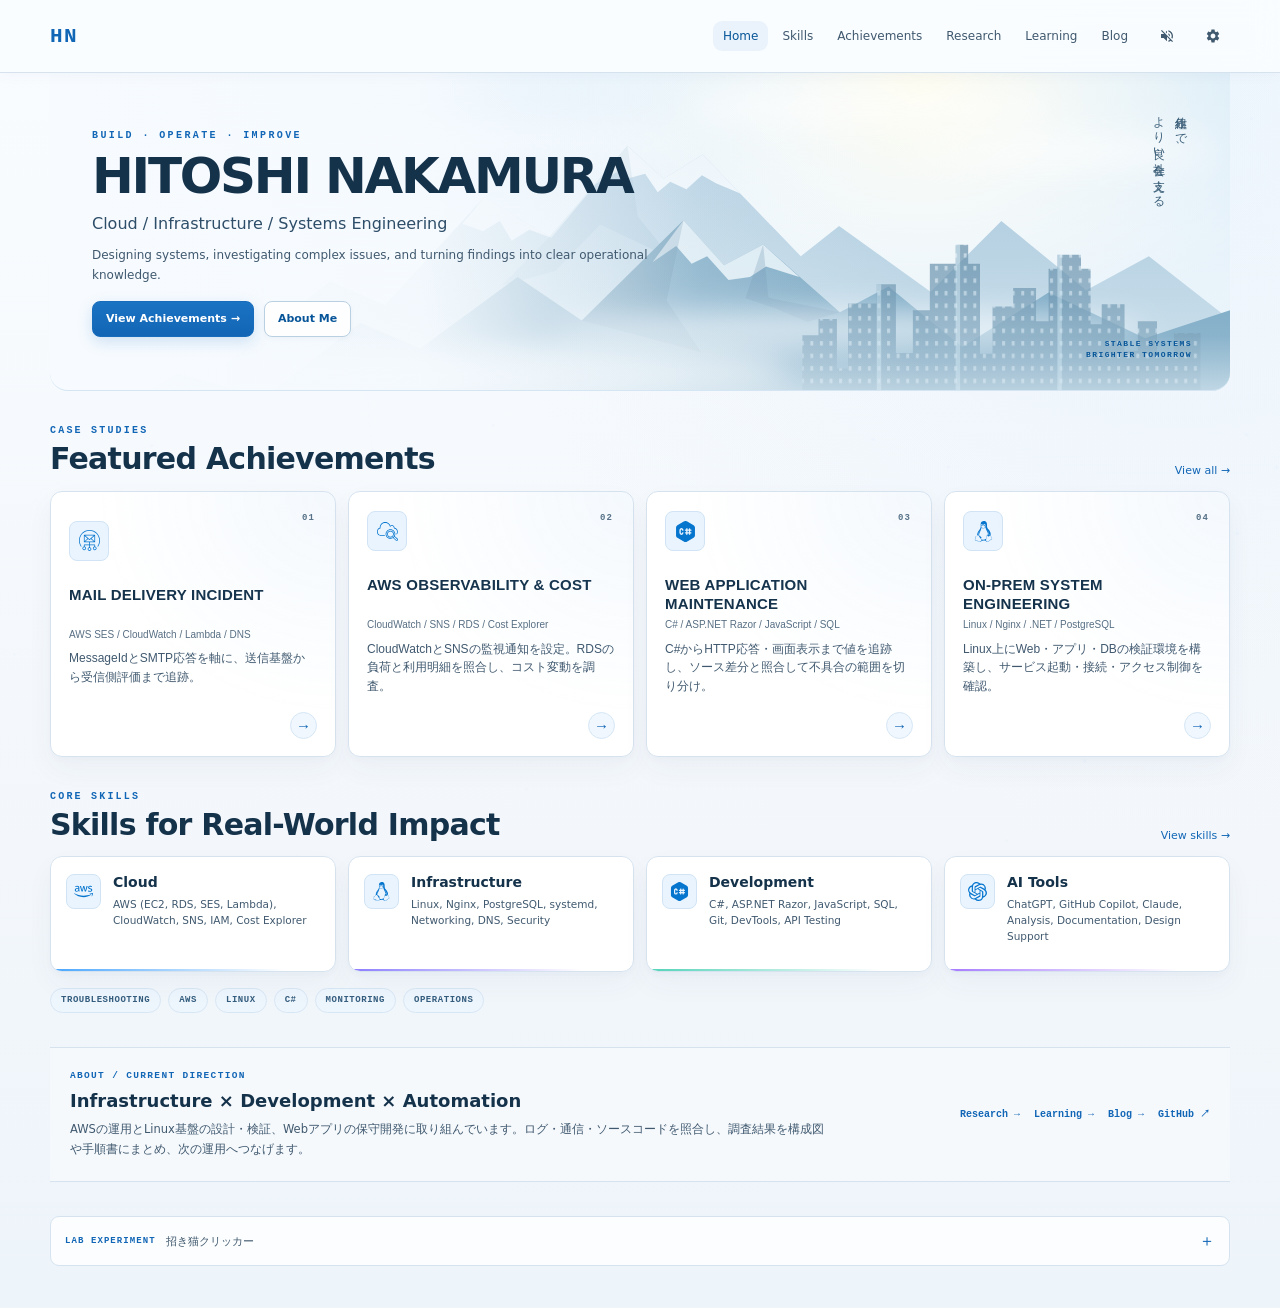
==== index.html @ d95c2e6c "Refresh portfolio with daylight theme and current engineering experience" ====
<!DOCTYPE html>
<html lang="ja" data-theme="light">
<head>
  <meta charset="UTF-8" />
  <meta name="viewport" content="width=device-width, initial-scale=1.0" />
  <title>Nakamura Portfolio</title>
  <script src="theme-init.js?v=20261122"></script>
  <link rel="stylesheet" href="style.css" />
  <link rel="stylesheet" href="portfolio-modern.css?v=20261122" />
</head>

<body class="showcase-page">
  <canvas id="bgNet"></canvas>

  <nav class="showcase-nav">
    <div class="showcase-nav-inner">
      <a class="showcase-brand" href="index.html">
        <span class="showcase-brand-mark">HN</span>
        <span class="showcase-brand-name">HITOSHI NAKAMURA</span>
      </a>
      <div class="nav-links" id="navLinks">
        <a href="index.html">Home</a>
        <a href="skills.html">Skills</a>
        <a href="achievements.html">Achievements</a>
        <a href="research.html">Research</a>
        <a href="learning.html">Learning</a>
        <a href="blog.html">Blog</a>
      </div>
      <button id="musicToggle" class="music-toggle" aria-label="BGMを再生"></button>
      <div id="ytPlayer"></div>
      <div class="settings-wrap">
        <button id="settingsToggle" class="music-toggle" aria-label="設定"><svg width="16" height="16" viewBox="0 0 24 24" fill="currentColor"><path d="M19.14,12.94c0.04-0.3,0.06-0.61,0.06-0.94c0-0.32-0.02-0.64-0.07-0.94l2.03-1.58c0.18-0.14,0.23-0.41,0.12-0.61l-1.92-3.32c-0.12-0.22-0.37-0.29-0.59-0.22l-2.39,0.96c-0.5-0.38-1.03-0.7-1.62-0.94L14.4,2.81c-0.04-0.24-0.24-0.41-0.48-0.41h-3.84c-0.24,0-0.43,0.17-0.47,0.41L9.25,5.35C8.66,5.59,8.12,5.92,7.63,6.29L5.24,5.33c-0.22-0.08-0.47,0-0.59,0.22L2.74,8.87C2.62,9.08,2.66,9.34,2.86,9.48l2.03,1.58C4.84,11.36,4.8,11.69,4.8,12s0.02,0.64,0.07,0.94l-2.03,1.58c-0.18,0.14-0.23,0.41-0.12,0.61l1.92,3.32c0.12,0.22,0.37,0.29,0.59,0.22l2.39-0.96c0.5,0.38,1.03,0.7,1.62,0.94l0.36,2.54c0.05,0.24,0.24,0.41,0.48,0.41h3.84c0.24,0,0.44-0.17,0.47-0.41l0.36-2.54c0.59-0.24,1.13-0.56,1.62-0.94l2.39,0.96c0.22,0.08,0.47,0,0.59-0.22l1.92-3.32c0.12-0.22,0.07-0.47-0.12-0.61L19.14,12.94z M12,15.6c-1.98,0-3.6-1.62-3.6-3.6s1.62-3.6,3.6-3.6s3.6,1.62,3.6,3.6S13.98,15.6,12,15.6z"/></svg></button>
        <div id="settingsPanel" class="settings-panel" hidden>
          <label class="settings-label">再生中の曲</label>
          <div id="trackName" class="settings-track">-</div>
          <div class="seek-wrap">
            <input type="range" id="seekBar" min="0" max="100" value="0" step="0.1" class="settings-slider" />
            <div class="seek-time"><span id="seekCurrent">0:00</span> / <span id="seekDuration">0:00</span></div>
          </div>
          <select id="trackSelect" class="settings-select">
            <option value="BkOr0QOOrkc">flying</option>
            <option value="S1jkbpwSXx4">星屑パレット</option>
            <option value="b31_QQru7GA">STARGAZER 〜星の扉</option>
            <option value="chcdoLOttn0">輪廻の翼</option>
            <option value="T3e66zFlj6I">UNLEASH</option>
            <option value="dZEvngILv6U">Horizon Prayer</option>
            <option value="NpRK0N2_F1s">硝子の少年</option>
            <option value="HFoYfRFNt1g">邂逅</option>
            <option value="K_MBiBGenuw">終焉クライシス</option>
            <option value="Ny5j6ehkKZY">0時17分、星咲く夜に。</option>
            <option value="hBSaA6JfGDo">雪、無音、窓辺にて。</option>
          </select>
          <label class="settings-label">BGM音量</label>
          <input type="range" id="volumeSlider" min="0" max="100" value="50" class="settings-slider" />
          <label class="settings-label">テーマ</label>
          <div class="theme-switch">
            <button type="button" class="theme-btn" data-theme="dark">ダーク</button>
            <button type="button" class="theme-btn" data-theme="light">ライト</button>
          </div>
        </div>
      </div>
      <button id="navHamburger" class="nav-hamburger" aria-label="メニュー"><svg width="20" height="20" viewBox="0 0 24 24" fill="currentColor"><path d="M3 6h18v2H3zM3 11h18v2H3zM3 16h18v2H3z"/></svg></button>
    </div>
  </nav>

  <main id="appMain">
    <div class="showcase-wrap">
      <section class="showcase-hero home-showcase-hero">
        <div class="showcase-hero-content">
          <p class="showcase-eyebrow">BUILD · OPERATE · IMPROVE</p>
          <h1 class="showcase-title">HITOSHI NAKAMURA</h1>
          <p class="showcase-role">Cloud / Infrastructure / Systems Engineering</p>
          <p class="showcase-copy">Designing systems, investigating complex issues, and turning findings into clear operational knowledge.</p>
          <div class="showcase-actions">
            <a class="showcase-btn primary" href="achievements.html">View Achievements →</a>
            <a class="showcase-btn" href="#about">About Me</a>
          </div>
        </div>
        <div class="hero-motto" aria-hidden="true">
          <span>仕組みで、<br />より良い社会を支える</span>
          <small>STABLE SYSTEMS<br />BRIGHTER TOMORROW</small>
        </div>
      </section>

      <section class="showcase-section">
        <div class="showcase-section-head">
          <div><p class="showcase-section-kicker">CASE STUDIES</p><h2 class="showcase-section-title">Featured Achievements</h2></div>
          <a class="showcase-section-link" href="achievements.html">View all →</a>
        </div>
        <div class="feature-grid">
          <button class="feature-card" type="button" data-title="MAIL DELIVERY INCIDENT" data-cat="AWS SES / CloudWatch / Lambda / DNS / SMTP" data-detail="メール遅延障害を、SESイベント、Lambdaログ、CloudWatch、MessageId、SMTP応答、SPF / DKIM / DMARC、VDM、Proofpoint、SNDS等の複数観測点から切り分け。送信側環境と受信側評価を分離して確認し、Microsoft・AWS双方への技術照会とエスカレーションを実施。Microsoft側の制限解除まで追跡し、配送遅延の原因範囲を絞り込んだ。">
            <span class="feature-icon"><img src="icons/amazonses.svg" alt="" /></span>
            <span class="feature-card-body"><span class="feature-index">01</span><h3>MAIL DELIVERY INCIDENT</h3><p class="feature-stack">AWS SES / CloudWatch / Lambda / DNS</p><p class="feature-summary">MessageIdとSMTP応答を軸に、送信基盤から受信側評価まで追跡。</p></span>
            <span class="feature-arrow">→</span>
          </button>
          <button class="feature-card" type="button" data-title="AWS OBSERVABILITY &amp; COST" data-cat="CloudWatch / SNS / Amazon RDS / Cost Explorer" data-detail="CloudWatchとSNSを用いた監視・通知設定に対応。メトリクス、アラーム条件、通知経路を整理し、運用上の確認点を記録した。RDSの負荷やCPUクレジットとCost Explorerの利用明細も突き合わせ、コスト増加や請求差異を調査。監視設定と費用分析の両面から環境の状態を確認した。">
            <span class="feature-icon"><img src="icons/amazoncloudwatch.svg" alt="" /></span>
            <span class="feature-card-body"><span class="feature-index">02</span><h3>AWS OBSERVABILITY &amp; COST</h3><p class="feature-stack">CloudWatch / SNS / RDS / Cost Explorer</p><p class="feature-summary">CloudWatchとSNSの監視通知を設定。RDSの負荷と利用明細を照合し、コスト変動を調査。</p></span>
            <span class="feature-arrow">→</span>
          </button>
          <button class="feature-card" type="button" data-title="WEB APPLICATION MAINTENANCE" data-cat="C# / ASP.NET Razor / JavaScript / SQL / DevTools" data-detail="C# / ASP.NET Razor / JavaScript / SQLを横断し、既存Webアプリの表示・入力・接続に関する不具合を調査。HTTP応答、DOM、変数、ソース差分を照合し、処理のどの段階で差が生じるかを追跡した。Visual Studioでの発行資材作成や配置対象の確認、修正後の再確認にも対応。">
            <span class="feature-icon"><img src="icons/csharp.svg" alt="" /></span>
            <span class="feature-card-body"><span class="feature-index">03</span><h3>WEB APPLICATION MAINTENANCE</h3><p class="feature-stack">C# / ASP.NET Razor / JavaScript / SQL</p><p class="feature-summary">C#からHTTP応答・画面表示まで値を追跡し、ソース差分と照合して不具合の範囲を切り分け。</p></span>
            <span class="feature-arrow">→</span>
          </button>
          <button class="feature-card" type="button" data-title="ON-PREM SYSTEM ENGINEERING" data-cat="Linux / Nginx / .NET / PostgreSQL / systemd / SELinux" data-detail="Linux上にWeb・アプリ・DBの検証環境を設計・構築。Nginx、.NET、PostgreSQLを組み合わせ、systemdのサービス管理やSELinuxの制御を含めて起動・接続を確認した。通信経路、サービス設定、ログを照合しながら問題を切り分け、構成と作業手順を整理。運用に向けた確認事項を継続して管理している。">
            <span class="feature-icon"><img src="icons/linux.svg" alt="" /></span>
            <span class="feature-card-body"><span class="feature-index">04</span><h3>ON-PREM SYSTEM ENGINEERING</h3><p class="feature-stack">Linux / Nginx / .NET / PostgreSQL</p><p class="feature-summary">Linux上にWeb・アプリ・DBの検証環境を構築し、サービス起動・接続・アクセス制御を確認。</p></span>
            <span class="feature-arrow">→</span>
          </button>
        </div>
      </section>

      <section class="showcase-section">
        <div class="showcase-section-head">
          <div><p class="showcase-section-kicker">CORE SKILLS</p><h2 class="showcase-section-title">Skills for Real-World Impact</h2></div>
          <a class="showcase-section-link" href="skills.html">View skills →</a>
        </div>
        <div class="home-core-grid">
          <a class="home-core-card" href="skills.html" style="--core-accent:#49a6ff">
            <span class="core-icon"><img src="icons/amazonaws.svg" alt="" /></span>
            <div><h3>Cloud</h3><p>AWS (EC2, RDS, SES, Lambda), CloudWatch, SNS, IAM, Cost Explorer</p></div>
          </a>
          <a class="home-core-card" href="skills.html" style="--core-accent:#8b7cff">
            <span class="core-icon"><img src="icons/linux.svg" alt="" /></span>
            <div><h3>Infrastructure</h3><p>Linux, Nginx, PostgreSQL, systemd, Networking, DNS, Security</p></div>
          </a>
          <a class="home-core-card" href="skills.html" style="--core-accent:#52d3b8">
            <span class="core-icon"><img src="icons/csharp.svg" alt="" /></span>
            <div><h3>Development</h3><p>C#, ASP.NET Razor, JavaScript, SQL, Git, DevTools, API Testing</p></div>
          </a>
          <a class="home-core-card" href="skills.html" style="--core-accent:#a679ff">
            <span class="core-icon"><img src="icons/openai.svg" alt="" /></span>
            <div><h3>AI Tools</h3><p>ChatGPT, GitHub Copilot, Claude, Analysis, Documentation, Design Support</p></div>
          </a>
        </div>
        <div class="skill-tags home-skill-tags">
          <span class="skill-tag">TROUBLESHOOTING</span><span class="skill-tag">AWS</span><span class="skill-tag">LINUX</span><span class="skill-tag">C#</span><span class="skill-tag">MONITORING</span><span class="skill-tag">OPERATIONS</span>
        </div>
      </section>

      <section class="showcase-section" id="about">
        <div class="showcase-about-strip">
          <div>
            <p class="showcase-card-label">ABOUT / CURRENT DIRECTION</p>
            <h2>Infrastructure × Development × Automation</h2>
            <p>AWSの運用とLinux基盤の設計・検証、Webアプリの保守開発に取り組んでいます。ログ・通信・ソースコードを照合し、調査結果を構成図や手順書にまとめ、次の運用へつなげます。</p>
          </div>
          <div class="about-links"><a href="research.html">Research →</a><a href="learning.html">Learning →</a><a href="blog.html">Blog →</a><a href="https://github.com/hitoshinakamura0098-spec" target="_blank" rel="noopener noreferrer">GitHub ↗</a></div>
        </div>
      </section>

      <section class="showcase-section showcase-last-section lab-fold">
        <details>
          <summary><span>LAB EXPERIMENT</span> 招き猫クリッカー <b>＋</b></summary>
          <div class="showcase-clicker-card">
            <button id="manekiCat" class="maneki-cat" aria-label="招き猫をクリック"><img src="maneki-cat.png" alt="招き猫" width="160" height="160" /></button>
            <div class="clicker-info">
              <p class="showcase-card-label">MANEKI-NEKO ALGORITHM</p>
              <div class="clicker-count"><span id="manekiCount">0</span> 回</div>
              <div class="clicker-message" id="manekiMessage">クリックして運気を呼び込もう</div>
              <div class="clicker-appeal">
                <button id="manekiAppealToggle" class="appeal-link">申請 / 異議申し立て</button>
                <div id="manekiAppealChoices" class="appeal-choices" hidden>
                  <button class="appeal-btn" data-action="set5000">カウントを5000回にしたい</button>
                  <button class="appeal-btn" data-action="clear">カウントをクリアにする</button>
                </div>
                <div id="manekiAppealResult" class="appeal-result"></div>
              </div>
            </div>
          </div>
        </details>
      </section>
    </div>
    <div class="modal-overlay" id="detailModal">
      <div class="modal-box">
        <button class="modal-close" id="detailModalClose" aria-label="閉じる">✕</button>
        <span class="modal-cat" id="detailModalCat"></span>
        <h3 id="detailModalName"></h3>
        <p id="detailModalDesc"></p>
      </div>
    </div>
    <script>
    (function(){
      const overlay=document.getElementById('detailModal');
      const name=document.getElementById('detailModalName');
      const cat=document.getElementById('detailModalCat');
      const desc=document.getElementById('detailModalDesc');
      if(!overlay)return;
      function open(el){name.textContent=el.dataset.title||'';cat.textContent=el.dataset.cat||'';desc.textContent=el.dataset.detail||'';overlay.classList.add('open');}
      function close(){overlay.classList.remove('open');}
      document.querySelectorAll('.feature-card,.core-detail,.secondary-card').forEach(el=>el.addEventListener('click',()=>open(el)));
      document.getElementById('detailModalClose').addEventListener('click',close);
      overlay.addEventListener('click',e=>{if(e.target===overlay)close();});
      document.addEventListener('keydown',e=>{if(e.key==='Escape')close();});
    })();
    </script>
    <script src="clicker.js"></script>
  </main>

  <script src="particles.js"></script>
  <script src="https://www.youtube.com/iframe_api"></script>
  <script src="music.js"></script>
  <script src="settings.js?v=20261122"></script>
  <script src="nav.js"></script>
  <script src="router.js?v=20261122"></script>
</body>
</html>
---- style.css ----
:root{
  --bg-top: #eef2f9;
  --bg-bottom: #dde5f0;
  --text-main: #1f2530;
  --text-sub: #4b5568;
  --card-bg: rgba(255,255,255,0.72);
  --card-border: rgba(31,37,48,0.08);
  --nav-bg: rgba(255,255,255,0.85);
  --accent: #2f6fed;
  --overlay-opacity: 0.38;

  --c-cloud: #2f6fed;
  --c-infra: #16a34a;
  --c-dev: #7c3aed;
  --c-ai: #ea580c;
  --c-learn: #0891b2;
  --c-aieng: #4338ca;
  --c-research: #db2777;
}

:root[data-theme="light"]{
  --overlay-opacity: 0.15;
}

:root[data-theme="dark"]{
  --overlay-opacity: 0.6;
}

*{ box-sizing: border-box; }

body{
  position: relative;
  margin:0;
  min-height: 100vh;
  color: var(--text-main);
  font-family: system-ui, -apple-system, "Segoe UI", Roboto, "Noto Sans JP", sans-serif;
}

body::before{
  content: "";
  position: fixed;
  top: -20px;
  left: -20px;
  right: -20px;
  height: calc(100vh + 40px);
  height: calc(100svh + 40px);
  background-image: url("hero-bg.jpg");
  background-size: cover;
  background-position: center 20%;
  filter: blur(1.5px);
  transform: scale(1.02);
  z-index: -2;
}

body::after{
  content: "";
  position: fixed;
  top: 0;
  left: 0;
  right: 0;
  height: 100vh;
  height: 100svh;
  background: rgba(8,11,20,var(--overlay-opacity));
  z-index: -1;
  transition: background 0.25s ease;
}

#bgNet{
  position: fixed;
  top: 0;
  left: 0;
  right: 0;
  height: 100vh;
  height: 100svh;
  z-index: 0;
  pointer-events: none;
}

.container{
  position: relative;
  z-index: 1;
  width: min(1100px, 94vw);
  padding: 20px 18px 60px;
  margin: 0 auto;
}

/* Nav */
.site-nav{
  position: sticky;
  top: 0;
  z-index: 10;
  background: var(--nav-bg);
  backdrop-filter: blur(8px);
  border-bottom: 1px solid var(--card-border);
}

.site-nav .nav-inner{
  width: min(1100px, 94vw);
  margin: 0 auto;
  padding: 14px 18px;
  display: flex;
  flex-wrap: wrap;
  gap: 6px 18px;
  align-items: center;
}

.site-nav .brand{
  font-weight: 700;
  letter-spacing: 1px;
  margin-right: auto;
  color: var(--text-main);
  text-decoration: none;
  display: inline-flex;
  align-items: center;
  gap: 5px;
}

.brand-icon{
  width: 22px;
  height: 22px;
  object-fit: contain;
}

.nav-links{
  display: flex;
  flex-wrap: wrap;
  align-items: center;
  gap: 6px 18px;
}

.nav-hamburger{
  display: none;
  background: none;
  border: none;
  padding: 6px;
  border-radius: 8px;
  cursor: pointer;
  color: var(--text-sub);
}

.nav-hamburger:hover{
  background: rgba(47,111,237,0.08);
  color: var(--accent);
}

@media (max-width: 720px){
  .nav-hamburger{ display: inline-flex; }

  .nav-links{
    display: none;
    width: 100%;
    flex-direction: column;
    align-items: flex-start;
    gap: 2px;
    order: 10;
    margin-top: 8px;
  }

  .nav-links.open{ display: flex; }

  .nav-links a{ width: 100%; padding: 10px 10px; }
}

.site-nav a{
  color: var(--text-sub);
  text-decoration: none;
  font-size: 14px;
  padding: 6px 10px;
  border-radius: 8px;
}

.site-nav a:hover{
  background: rgba(47,111,237,0.08);
  color: var(--accent);
}

.site-nav a.active{
  color: var(--accent);
  font-weight: 600;
  background: rgba(47,111,237,0.10);
}

/* Hero */
.hero{
  position: relative;
  z-index: 1;
  min-height: 0;
  display: flex;
  align-items: center;
  color: #f4f6fb;
}

.hero .hero-inner{
  position: relative;
  z-index: 3;
  width: min(1100px, 94vw);
  margin: 0 auto;
  padding: 36px 18px 20px;
}

.hero a{ color: #8fb8ff; }

.hero-glow{
  position: absolute;
  left: 50%;
  top: 80px;
  width: 320px;
  height: 320px;
  transform: translate(-50%, -50%);
  background: radial-gradient(circle, rgba(120,200,255,0.85) 0%, rgba(70,170,255,0.4) 35%, rgba(70,170,255,0) 68%);
  border-radius: 50%;
  filter: blur(18px);
  z-index: 0;
  pointer-events: none;
  animation: pulseGlow 2.6s ease-in-out infinite;
}

@keyframes pulseGlow{
  0%,100%{ opacity:0.5; transform: translate(-50%, -50%) scale(0.9); }
  50%{ opacity:0.95; transform: translate(-50%, -50%) scale(1.08); }
}

h1{
  font-size: 60px;
  letter-spacing: 2px;
  font-weight: 700;
  margin: 24px 0 8px;
  color: inherit;
}

h1.crt-title{
  font-family: 'Courier New', monospace;
  background: radial-gradient(circle at 50% 55%,
    #ffffff 0%, #dff2ff 12%, #8fd4ff 30%, #4fa8e8 50%, #2a6fb0 70%, #1a4a80 90%);
  -webkit-background-clip: text;
  background-clip: text;
  color: transparent;
  filter: drop-shadow(0 0 6px rgba(120,200,255,0.55)) drop-shadow(0 0 18px rgba(60,150,230,0.4));
  animation: crtFlicker 3.2s infinite;
  position: relative;
  z-index: 2;
}

@keyframes crtFlicker{
  0%,100%{ opacity:1; }
  92%{ opacity:1; }
  93%{ opacity:0.6; }
  94%{ opacity:1; }
  96%{ opacity:0.85; }
  97%{ opacity:1; }
}

.terminal-line{
  font-family: 'Courier New', monospace;
  color: #7fd4ff;
  letter-spacing: 2px;
  font-size: 14px;
  margin: 4px 0 0;
  opacity: 0.9;
  position: relative;
  z-index: 2;
  display: flex;
  align-items: center;
  gap: 10px;
}

.music-toggle{
  background: none;
  border: none;
  padding: 6px;
  margin-left: -6px;
  border-radius: 8px;
  cursor: pointer;
  display: inline-flex;
  align-items: center;
  justify-content: center;
  color: var(--text-sub);
  transition: all 0.15s ease;
}

.music-toggle:hover{
  background: rgba(47,111,237,0.08);
  color: var(--accent);
}

.settings-wrap{
  position: relative;
  display: inline-flex;
}

.settings-panel{
  position: absolute;
  top: calc(100% + 10px);
  right: 0;
  width: 220px;
  background: #ffffff;
  border: 1px solid var(--card-border);
  border-radius: 12px;
  padding: 16px;
  box-shadow: 0 12px 32px rgba(0,0,0,0.18);
  z-index: 20;
}

.settings-panel[hidden]{
  display: none;
}

.settings-label{
  display: block;
  font-size: 12px;
  color: var(--text-sub);
  margin: 0 0 6px;
}

.settings-label:not(:first-child){
  margin-top: 14px;
}

.settings-track{
  font-size: 13px;
  color: var(--text-main);
  line-height: 20px;
  height: 20px;
  margin-bottom: 6px;
  position: relative;
  overflow: hidden;
  white-space: nowrap;
}

.settings-track span{
  display: inline-block;
  white-space: nowrap;
}

@keyframes marqueeMove{
  from { transform: translateX(var(--marquee-start, 100%)); }
  to { transform: translateX(var(--marquee-end, -100%)); }
}

.seek-wrap{
  margin-bottom: 10px;
  padding-bottom: 10px;
  border-bottom: 1px solid var(--card-border);
}

.seek-time{
  display: flex;
  justify-content: space-between;
  font-size: 11px;
  color: var(--text-sub);
  margin-top: 2px;
  font-family: 'Courier New', monospace;
}

.settings-slider{
  width: 100%;
  accent-color: var(--accent);
}

.settings-select{
  width: 100%;
  padding: 6px 8px;
  margin-bottom: 4px;
  border-radius: 8px;
  border: 1px solid var(--card-border);
  background: rgba(255,255,255,0.8);
  color: var(--text-main);
  font-size: 13px;
}

.theme-switch{
  display: flex;
  gap: 8px;
}

.theme-btn{
  flex: 1;
  padding: 6px 0;
  font-size: 12px;
  border-radius: 8px;
  border: 1px solid var(--card-border);
  background: rgba(31,37,48,0.04);
  color: var(--text-main);
  cursor: pointer;
}

.theme-btn:hover{
  border-color: rgba(47,111,237,0.4);
}

.settings-note{
  margin: 12px 0 0;
  padding-top: 10px;
  border-top: 1px solid var(--card-border);
  font-size: 11px;
  color: var(--text-sub);
  line-height: 1.5;
}

.theme-btn.active{
  background: var(--accent);
  border-color: var(--accent);
  color: #ffffff;
}

#ytPlayer{
  position: absolute;
  width: 2px;
  height: 2px;
  overflow: hidden;
  opacity: 0.01;
  pointer-events: none;
}

.page-title{
  font-size: 34px;
  font-weight: 700;
  margin: 8px 0 4px;
  color: #f4f6fb;
}

.page-lead{
  color: rgba(244,246,251,0.85);
  margin: 0 0 20px;
  line-height: 1.7;
}

/* Card */
.card{
  background: var(--card-bg);
  border: 1px solid var(--card-border);
  border-radius: 14px;
  padding: 20px;
  margin: 16px 0;
  backdrop-filter: blur(6px);
  box-shadow: 0 8px 24px rgba(31,37,48,0.06);
}

.section-title{
  margin: 0 0 12px;
  font-size: 22px;
  letter-spacing: 0.3px;
  color: var(--text-main);
}

.note{
  margin: 4px 0 14px;
  color: var(--text-sub);
  line-height: 1.7;
}

/* Grid */
.skills-grid{
  display: grid;
  grid-template-columns: 1fr 1fr;
  gap: 14px;
}

@media (max-width: 720px){
  h1{ font-size: 40px; }
  .skills-grid{ grid-template-columns: 1fr; }
  .container{ padding: 18px; }
}

.skill-box{
  padding: 14px;
  border-radius: 12px;
  background: rgba(31,37,48,0.03);
  border: 1px solid var(--card-border);
}

.skill-box h3{
  margin: 0 0 10px;
  font-size: 15px;
  color: var(--text-main);
}

.skill-box ul{
  margin: 0;
  padding-left: 18px;
  line-height: 1.8;
  color: var(--text-sub);
}

a{ color: var(--accent); text-decoration:none; }
a:hover{ text-decoration: underline; }

/* Badge list */
.badge-list{
  display: flex;
  flex-wrap: wrap;
  gap: 8px;
  list-style: none;
  margin: 0;
  padding: 0;
}

.badge-list li{
  padding: 6px 12px;
  border-radius: 999px;
  font-size: 13px;
  line-height: 1.4;
  cursor: default;
  border: 1px solid transparent;
}

.badge-list.clickable li{
  cursor: pointer;
  transition: transform 0.12s ease;
}
.badge-list.clickable li:hover{
  transform: translateY(-1px);
}

.badge-icon{
  display: inline-block;
  width: 14px;
  height: 14px;
  vertical-align: -2px;
  margin-right: 6px;
  background-color: currentColor;
  -webkit-mask-image: var(--icon);
  mask-image: var(--icon);
  -webkit-mask-size: contain;
  mask-size: contain;
  -webkit-mask-repeat: no-repeat;
  mask-repeat: no-repeat;
  -webkit-mask-position: center;
  mask-position: center;
}

.modal-box .badge-icon-lg{
  display: inline-block;
  width: 48px;
  height: 48px;
  margin-bottom: 12px;
  background-color: var(--modal-color, var(--text-main));
  -webkit-mask-image: var(--icon);
  mask-image: var(--icon);
  -webkit-mask-size: contain;
  mask-size: contain;
  -webkit-mask-repeat: no-repeat;
  mask-repeat: no-repeat;
  -webkit-mask-position: center;
  mask-position: center;
}

/* category colors */
.cat-cloud li{ background: color-mix(in srgb, var(--c-cloud) 12%, white); border-color: color-mix(in srgb, var(--c-cloud) 40%, white); color: color-mix(in srgb, var(--c-cloud) 70%, black); }
.cat-infra li{ background: color-mix(in srgb, var(--c-infra) 12%, white); border-color: color-mix(in srgb, var(--c-infra) 40%, white); color: color-mix(in srgb, var(--c-infra) 70%, black); }
.cat-dev li{ background: color-mix(in srgb, var(--c-dev) 12%, white); border-color: color-mix(in srgb, var(--c-dev) 40%, white); color: color-mix(in srgb, var(--c-dev) 70%, black); }
.cat-ai li{ background: color-mix(in srgb, var(--c-ai) 12%, white); border-color: color-mix(in srgb, var(--c-ai) 40%, white); color: color-mix(in srgb, var(--c-ai) 70%, black); }
.cat-learn li{ background: color-mix(in srgb, var(--c-learn) 12%, white); border-color: color-mix(in srgb, var(--c-learn) 40%, white); color: color-mix(in srgb, var(--c-learn) 70%, black); }
.cat-aieng li{ background: color-mix(in srgb, var(--c-aieng) 12%, white); border-color: color-mix(in srgb, var(--c-aieng) 40%, white); color: color-mix(in srgb, var(--c-aieng) 70%, black); }
.cat-research li{ background: color-mix(in srgb, var(--c-research) 12%, white); border-color: color-mix(in srgb, var(--c-research) 40%, white); color: color-mix(in srgb, var(--c-research) 70%, black); }

/* Skill detail modal */
.modal-overlay{
  position: fixed;
  inset: 0;
  background: rgba(20,24,32,0.45);
  display: none;
  align-items: center;
  justify-content: center;
  z-index: 100;
  padding: 20px;
}

.modal-overlay.open{ display: flex; }

.modal-box{
  background: #ffffff;
  border-radius: 16px;
  max-width: 420px;
  width: 100%;
  padding: 26px;
  box-shadow: 0 20px 60px rgba(0,0,0,0.25);
  position: relative;
}

.modal-box h3{
  margin: 0 0 8px;
  font-size: 22px;
  color: var(--text-main);
}

.modal-box .modal-cat{
  display: inline-block;
  font-size: 12px;
  color: var(--text-sub);
  margin-bottom: 12px;
}

.modal-box p{
  color: var(--text-sub);
  line-height: 1.8;
  margin: 0;
}

.modal-close{
  position: absolute;
  top: 14px;
  right: 16px;
  border: none;
  background: none;
  font-size: 20px;
  color: var(--text-sub);
  cursor: pointer;
}


/* Achievements detail modal: keep long records readable on small screens */
#achvModalOverlay{
  overflow-y: auto;
  -webkit-overflow-scrolling: touch;
}

#achvModalOverlay .modal-box{
  max-width: 760px;
  max-height: calc(100dvh - 40px);
  overflow-y: auto;
  overscroll-behavior: contain;
  scrollbar-gutter: stable;
}

#achvModalOverlay .modal-box p{
  overflow-wrap: anywhere;
  word-break: break-word;
}

@media (max-width: 720px){
  #achvModalOverlay{
    align-items: flex-start;
    padding: 12px;
  }

  #achvModalOverlay .modal-box{
    max-height: calc(100dvh - 24px);
    padding: 22px 18px 20px;
    margin: 0 auto;
  }

  #achvModalOverlay .modal-box h3{
    padding-right: 34px;
    font-size: 20px;
  }
}

/* project 技美 card accent */
.hero-note{
  color: rgba(244,246,251,0.88);
  line-height: 1.8;
  margin: 14px 0 0;
}

canvas#starfield{ display:none; }

/* Maneki-neko clicker */
.clicker-wrap{
  display: flex;
  align-items: center;
  gap: 24px;
  flex-wrap: wrap;
}

.maneki-cat{
  background: none;
  border: none;
  padding: 0;
  cursor: pointer;
  line-height: 0;
  transition: transform 0.1s ease;
}

.maneki-cat img{
  width: 160px;
  height: 160px;
  object-fit: contain;
  border-radius: 16px;
}

.maneki-cat:hover{ transform: translateY(-2px); }
.maneki-cat:active{ transform: translateY(1px) scale(0.97); }

.maneki-cat.bounce{
  animation: catBounce 0.4s ease;
}

@keyframes catBounce{
  0%{ transform: scale(1) rotate(0deg); }
  35%{ transform: scale(1.08) rotate(-4deg); }
  70%{ transform: scale(0.98) rotate(2deg); }
  100%{ transform: scale(1) rotate(0deg); }
}

.clicker-info{
  display: flex;
  flex-direction: column;
  gap: 6px;
}

.clicker-count{
  font-size: 26px;
  font-weight: 700;
  color: var(--text-main);
}

.clicker-count span{ color: var(--accent); }

.clicker-message{
  color: var(--text-sub);
  font-size: 15px;
}

.clicker-appeal{
  margin-top: 10px;
}

.appeal-link{
  display: inline-flex;
  align-items: center;
  gap: 6px;
  background: rgba(31,37,48,0.04);
  border: 1px solid var(--card-border);
  border-radius: 999px;
  padding: 6px 14px;
  font-size: 12px;
  font-weight: 600;
  letter-spacing: 0.3px;
  color: var(--text-sub);
  cursor: pointer;
  transition: all 0.15s ease;
}

.appeal-link:hover{
  background: rgba(47,111,237,0.1);
  border-color: rgba(47,111,237,0.4);
  color: var(--accent);
  transform: translateY(-1px);
}

.appeal-choices{
  display: flex;
  flex-wrap: wrap;
  gap: 8px;
  margin-top: 8px;
}

.appeal-choices[hidden]{
  display: none;
}

.appeal-btn{
  font-size: 12px;
  padding: 6px 10px;
  border-radius: 999px;
  border: 1px solid var(--card-border);
  background: rgba(31,37,48,0.04);
  color: var(--text-main);
  cursor: pointer;
}

.appeal-btn:hover{
  background: rgba(47,111,237,0.1);
  border-color: rgba(47,111,237,0.4);
}

.admin-label{
  display: block;
  font-size: 13px;
  color: var(--text-sub);
  margin: 14px 0 4px;
}

.admin-input{
  width: 100%;
  max-width: 560px;
  padding: 10px 12px;
  border-radius: 8px;
  border: 1px solid var(--card-border);
  background: rgba(255,255,255,0.6);
  color: var(--text-main);
  font-family: inherit;
  font-size: 14px;
  resize: vertical;
}

.achv-item{
  cursor: pointer;
  text-decoration: underline dotted;
  text-underline-offset: 3px;
  color: var(--text-main);
}

.achv-item:hover{
  color: var(--accent);
}

.blog-post{
  margin: 0 0 16px;
}

.blog-date{
  font-family: 'Courier New', monospace;
  font-size: 13px;
  color: var(--text-sub);
  letter-spacing: 0.5px;
  margin-bottom: 6px;
}

.blog-media-img{
  display: block;
  width: 100%;
  max-width: 480px;
  border-radius: 12px;
  margin-top: 14px;
  border: 1px solid var(--card-border);
}

.blog-video-wrap{
  position: relative;
  width: 100%;
  max-width: 560px;
  aspect-ratio: 16 / 9;
  margin-top: 14px;
  border-radius: 12px;
  overflow: hidden;
  border: 1px solid var(--card-border);
}

.blog-video-wrap iframe{
  position: absolute;
  inset: 0;
  width: 100%;
  height: 100%;
  border: 0;
}

.blog-media-video{
  display: block;
  width: 100%;
  max-width: 560px;
  border-radius: 12px;
  margin-top: 14px;
  border: 1px solid var(--card-border);
}

.blog-media-audio{
  display: block;
  width: 100%;
  max-width: 420px;
  margin-top: 14px;
}

.appeal-result{
  margin-top: 6px;
  font-size: 12px;
  color: #db2777;
}

.coin-particle{
  position: fixed;
  z-index: 200;
  pointer-events: none;
  font-size: 16px;
  font-weight: 700;
  color: #c99a2e;
  text-shadow: 0 0 4px rgba(255,211,92,0.8);
  animation: coinFloat 0.9s ease-out forwards;
}

@keyframes coinFloat{
  0%{
    opacity: 1;
    transform: translate(-50%, -50%) translate(0, 0) scale(0.8);
  }
  100%{
    opacity: 0;
    transform: translate(-50%, -50%) translate(var(--dx), -70px) scale(1.1);
  }
}

/* Keep long URLs and unbroken strings inside blog cards on mobile. */
.blog-post,
.blog-post .note{
  min-width: 0;
  max-width: 100%;
}

.blog-post .note{
  overflow-wrap: anywhere;
  word-break: break-word;
}

/* Render text divider markers as responsive rules instead of fixed-width glyphs. */
.blog-text-divider{
  display: block;
  width: 100%;
  height: 0;
  margin: 1.1em 0 0.45em;
  border-top: 1px solid var(--card-border);
}

/* Make plain-text URLs in posts tappable and readable on mobile. */
.blog-link{
  color: var(--accent);
  text-decoration: underline;
  text-underline-offset: 0.18em;
  overflow-wrap: anywhere;
  word-break: break-word;
}

/* Blog tag tabs and collapsible article previews. */
.blog-filters{
  display: flex;
  gap: 8px;
  margin: 0 0 16px;
  padding: 2px 0 8px;
  overflow-x: auto;
  overscroll-behavior-inline: contain;
  -webkit-overflow-scrolling: touch;
  scrollbar-width: none;
}

.blog-filters::-webkit-scrollbar{
  display: none;
}

.blog-filter-btn,
.blog-read-more{
  appearance: none;
  border: 1px solid var(--card-border);
  background: var(--card-bg);
  color: var(--text-main);
  font: inherit;
  cursor: pointer;
}

.blog-filter-btn{
  flex: 0 0 auto;
  min-height: 38px;
  padding: 8px 14px;
  border-radius: 999px;
  white-space: nowrap;
}

.blog-filter-btn.is-active{
  border-color: var(--accent);
  background: var(--accent);
  color: #fff;
}

.blog-body{
  margin-bottom: 0;
  white-space: pre-line;
}

.blog-body:not(.is-expanded){
  display: -webkit-box;
  overflow: hidden;
  -webkit-box-orient: vertical;
  -webkit-line-clamp: 8;
}

.blog-read-more{
  position: sticky;
  top: 72px;
  z-index: 5;
  float: right;
  display: inline-flex;
  align-items: center;
  justify-content: center;
  width: max-content;
  min-height: 32px;
  margin: 0 0 8px 12px;
  padding: 6px 7px;
  border: 0;
  border-radius: 6px;
  background: rgba(255,255,255,0.42);
  color: var(--accent);
  font-family: 'Courier New', monospace;
  font-size: 11px;
  font-weight: 700;
  letter-spacing: 0.08em;
  line-height: 1;
  white-space: nowrap;
  backdrop-filter: blur(8px);
  -webkit-backdrop-filter: blur(8px);
}

.blog-read-more:hover{
  background: rgba(47,111,237,0.10);
}

.blog-read-more:active,
.blog-filter-btn:active{
  transform: translateY(1px);
}

.blog-post[hidden]{
  display: none;
}


.blog-toggle-icon{
  margin-left: 0.5em;
}

@media (max-width: 720px){
  .blog-read-more{
    width: 32px;
    min-width: 32px;
    min-height: 32px;
    margin-left: 8px;
    padding: 0;
    border-radius: 50%;
    letter-spacing: 0;
  }

  .blog-toggle-label{
    display: none;
  }

  .blog-toggle-icon{
    margin-left: 0;
    font-size: 12px;
  }
}
---- portfolio-modern.css ----
/* Shared portfolio design. Mobile-first; used by all six public pages. */

body.showcase-page{
  margin:0;
  min-height:100vh;
  background:#06101c;
  color:#f5f8fc;
  font-family:Inter, system-ui, -apple-system, "Segoe UI", Roboto, "Noto Sans JP", sans-serif;
}

body.showcase-page::before,
body.showcase-page::after{
  display:none !important;
}

body.showcase-page #bgNet{
  opacity:.18;
}

/* ----- header ----- */
.showcase-nav{
  position:sticky;
  top:0;
  z-index:50;
  background:rgba(4,12,23,.94);
  border-bottom:1px solid rgba(126,169,219,.13);
  backdrop-filter:blur(14px);
  -webkit-backdrop-filter:blur(14px);
}

.showcase-nav-inner{
  width:min(1180px,100%);
  min-height:66px;
  margin:0 auto;
  padding:0 18px;
  display:flex;
  align-items:center;
  gap:12px;
}

.showcase-brand{
  display:inline-flex;
  align-items:center;
  margin-right:auto;
  color:#f7fbff;
  text-decoration:none;
  font-weight:800;
  letter-spacing:.08em;
}

.showcase-brand-mark{
  color:#66b5ff;
  font:800 21px/1 "Courier New",monospace;
}

.showcase-brand-name{
  display:none;
}

.showcase-nav .nav-links{
  display:none;
  position:absolute;
  top:66px;
  left:0;
  right:0;
  padding:10px 14px 14px;
  background:rgba(4,12,23,.98);
  border-bottom:1px solid rgba(126,169,219,.13);
  flex-direction:column;
  gap:2px;
}

.showcase-nav .nav-links.open{display:flex}

.showcase-nav .nav-links a{
  display:block;
  width:100%;
  padding:11px 12px;
  border-radius:9px;
  color:#9fb1c7;
  font-size:13px;
  text-decoration:none;
}

.showcase-nav .nav-links a:hover,
.showcase-nav .nav-links a.active{
  color:#fff;
  background:rgba(80,160,244,.10);
}

.showcase-nav .music-toggle,
.showcase-nav .nav-hamburger{
  flex:0 0 auto;
  display:inline-grid;
  place-items:center;
  width:34px;
  height:34px;
  padding:0;
  margin:0;
  border:0;
  border-radius:9px;
  color:#a8bad0;
  background:transparent;
}

.showcase-nav .music-toggle:hover,
.showcase-nav .nav-hamburger:hover{
  color:#fff;
  background:rgba(80,160,244,.10);
}

.showcase-nav .settings-wrap{
  display:inline-flex;
  position:relative;
}

.showcase-nav .settings-panel{
  top:calc(100% + 12px);
  right:-42px;
}

.showcase-nav .nav-hamburger{display:inline-grid}

/* ----- page frame ----- */
.showcase-wrap{
  position:relative;
  z-index:1;
  width:min(1180px,100%);
  margin:0 auto;
}

.showcase-hero{
  position:relative;
  min-height:330px;
  overflow:hidden;
  display:flex;
  align-items:flex-end;
  padding:34px 20px 30px;
  background:
    linear-gradient(180deg,rgba(4,12,23,.28) 0%,rgba(4,12,23,.72) 52%,#07111e 100%),
    linear-gradient(90deg,rgba(5,14,27,.90) 0%,rgba(5,14,27,.58) 68%,rgba(5,14,27,.18) 100%),
    url("portfolio-hero.svg") center 35%/cover no-repeat;
  border-bottom:1px solid rgba(113,164,221,.13);
}

.showcase-hero-content{
  position:relative;
  z-index:2;
  width:100%;
  max-width:760px;
}

.showcase-eyebrow{
  margin:0 0 10px;
  color:#6bb7ff;
  font:700 10px/1.2 "Courier New",monospace;
  letter-spacing:.24em;
}

.showcase-title{
  margin:0;
  color:#fff;
  font-size:clamp(34px,11vw,54px);
  line-height:.94;
  letter-spacing:-.035em;
  text-shadow:0 10px 28px rgba(0,0,0,.35);
}

.showcase-role{
  margin:12px 0 0;
  color:#d7e1ed;
  font-size:15px;
  line-height:1.45;
}

.showcase-copy{
  max-width:620px;
  margin:14px 0 0;
  color:#afc0d2;
  font-size:13px;
  line-height:1.7;
}

.showcase-actions{
  display:flex;
  flex-wrap:wrap;
  gap:10px;
  margin-top:20px;
}

.showcase-btn{
  min-height:38px;
  display:inline-flex;
  align-items:center;
  justify-content:center;
  padding:0 15px;
  border-radius:8px;
  border:1px solid rgba(120,175,233,.25);
  color:#dfe9f5;
  background:rgba(8,19,34,.72);
  text-decoration:none;
  font-size:12px;
  font-weight:700;
}

.showcase-btn.primary{
  border-color:#4fa4ff;
  background:linear-gradient(180deg,#58adff,#2e85e9);
  color:#03111f;
  box-shadow:0 6px 22px rgba(40,136,237,.28);
}

.showcase-btn:hover{text-decoration:none;filter:brightness(1.06)}

/* ----- sections ----- */
.showcase-section{
  padding:30px 18px 0;
}

.showcase-section:last-of-type{
  padding-bottom:42px;
}

.showcase-section-head{
  display:flex;
  align-items:end;
  justify-content:space-between;
  gap:16px;
  margin-bottom:14px;
}

.showcase-section-head > div{min-width:0}

.showcase-section-kicker{
  margin:0 0 5px;
  color:#61aef8;
  font:700 10px/1.2 "Courier New",monospace;
  letter-spacing:.22em;
}

.showcase-section-title{
  margin:0;
  color:#f7faff;
  font-size:24px;
  line-height:1.15;
  letter-spacing:-.025em;
}

.showcase-section-link{
  flex:0 0 auto;
  color:#6db6fb;
  text-decoration:none;
  font-size:11px;
}

/* ----- achievement cards ----- */
.feature-grid{
  display:grid;
  grid-template-columns:1fr;
  gap:8px;
}

.feature-card{
  position:relative;
  width:100%;
  min-height:112px;
  display:grid;
  grid-template-columns:42px minmax(0,1fr) 30px;
  gap:11px;
  align-items:start;
  padding:15px 13px;
  border:1px solid rgba(114,165,220,.16);
  border-radius:9px;
  background:
    linear-gradient(110deg,rgba(13,30,50,.96),rgba(7,18,32,.98));
  color:#fff;
  text-align:left;
  cursor:pointer;
  overflow:hidden;
}

.feature-card::after{
  content:"";
  position:absolute;
  inset:0;
  background:linear-gradient(90deg,transparent 60%,rgba(56,136,220,.06));
  pointer-events:none;
}

.feature-card:hover,
.feature-card:focus-visible{
  outline:none;
  border-color:rgba(82,165,248,.40);
  background:linear-gradient(110deg,rgba(16,36,60,.98),rgba(8,20,36,.99));
}

.feature-icon{
  width:38px;
  height:38px;
  display:grid;
  place-items:center;
  border-radius:8px;
  border:1px solid rgba(84,166,250,.25);
  background:rgba(53,134,219,.12);
}

.feature-icon img{
  width:21px;
  height:21px;
  object-fit:contain;
  filter:brightness(0) invert(1);
  opacity:.95;
}

.feature-card-body{
  min-width:0;
  position:relative;
  z-index:1;
}

.feature-index{
  display:block;
  margin-bottom:3px;
  color:#7592b0;
  font:700 9px/1 "Courier New",monospace;
  letter-spacing:.12em;
}

.feature-card h3{
  margin:0;
  color:#f5f8fc;
  font-size:13px;
  line-height:1.24;
  letter-spacing:.015em;
}

.feature-stack{
  margin:4px 0 0;
  color:#7fa7d0;
  font-size:9.5px;
  line-height:1.45;
}

.feature-summary{
  margin:7px 0 0;
  color:#b8c7d7;
  font-size:11px;
  line-height:1.45;
}

.feature-arrow{
  align-self:center;
  width:27px;
  height:27px;
  display:grid;
  place-items:center;
  border-radius:50%;
  border:1px solid rgba(91,156,224,.20);
  color:#7dbbfb;
  font-size:15px;
}

/* ----- core skill cards ----- */
.core-grid{
  display:grid;
  grid-template-columns:1fr;
  gap:8px;
}

.core-card{
  position:relative;
  overflow:hidden;
  padding:16px 14px 14px;
  border:1px solid rgba(114,165,220,.15);
  border-radius:9px;
  background:rgba(9,22,38,.91);
}

.core-card::after{
  content:"";
  position:absolute;
  left:0;right:0;bottom:0;
  height:2px;
  background:linear-gradient(90deg,var(--core-accent,#4fa4ff),transparent 82%);
}

.core-top{
  display:flex;
  gap:11px;
  align-items:flex-start;
}

.core-icon{
  flex:0 0 auto;
  width:34px;
  height:34px;
  display:grid;
  place-items:center;
  border-radius:8px;
  border:1px solid rgba(99,170,243,.22);
  background:rgba(70,150,237,.10);
}

.core-icon img{
  width:19px;
  height:19px;
  object-fit:contain;
  filter:brightness(0) invert(1);
}

.core-card h3{
  margin:0;
  color:#f6f9fd;
  font-size:13px;
}

.core-card p{
  margin:5px 0 0;
  color:#a5b6c9;
  font-size:10.5px;
  line-height:1.55;
}

.core-list{
  display:grid;
  gap:0;
  margin-top:10px;
}

.core-detail{
  width:100%;
  min-height:34px;
  display:flex;
  align-items:center;
  justify-content:space-between;
  gap:10px;
  padding:7px 0;
  border:0;
  border-top:1px solid rgba(123,166,213,.08);
  background:transparent;
  color:#c8d5e3;
  font:inherit;
  font-size:10.5px;
  text-align:left;
  cursor:pointer;
}

.core-detail span{
  color:#6e88a5;
  font-size:9.5px;
}

.core-detail:hover,
.core-detail:focus-visible{
  outline:none;
  color:#fff;
}

/* ----- secondary work ----- */
.secondary-grid{
  display:grid;
  grid-template-columns:1fr;
  gap:8px;
}

.secondary-card{
  width:100%;
  padding:14px;
  border:1px solid rgba(113,164,221,.13);
  border-radius:9px;
  background:rgba(8,20,35,.80);
  color:#fff;
  text-align:left;
  cursor:pointer;
}

.secondary-card strong{
  display:block;
  margin-bottom:4px;
  color:#edf4fb;
  font-size:12px;
}

.secondary-card span{
  color:#859bb3;
  font-size:10px;
  line-height:1.5;
}

/* ----- tags ----- */
.skill-tags{
  display:flex;
  flex-wrap:wrap;
  gap:7px;
  padding:18px 18px 0;
}

.skill-tag{
  padding:7px 10px;
  border:1px solid rgba(112,165,222,.15);
  border-radius:999px;
  background:rgba(8,20,35,.70);
  color:#91a7c0;
  font:700 9px/1 "Courier New",monospace;
  letter-spacing:.06em;
}

/* ----- modal ----- */
body.showcase-page .modal-overlay{
  position:fixed;
  inset:0;
  z-index:100;
  display:none;
  align-items:flex-start;
  justify-content:center;
  padding:14px;
  overflow-y:auto;
  background:rgba(1,6,13,.78);
  backdrop-filter:blur(10px);
}

body.showcase-page .modal-overlay.open{display:flex}

body.showcase-page .modal-box{
  width:min(680px,100%);
  max-height:calc(100dvh - 28px);
  margin:auto;
  overflow-y:auto;
  padding:25px 20px 22px;
  border:1px solid rgba(92,159,230,.25);
  border-radius:14px;
  background:linear-gradient(145deg,#0d2138,#071321);
  box-shadow:0 30px 90px rgba(0,0,0,.55);
}

body.showcase-page .modal-box h3{
  margin:6px 36px 10px 0;
  color:#fff;
  font-size:21px;
}

body.showcase-page .modal-cat{
  color:#66b2fa;
  font:700 10px/1.4 "Courier New",monospace;
  letter-spacing:.08em;
}

body.showcase-page .modal-box p{
  margin:0;
  color:#b6c6d7;
  font-size:13px;
  line-height:1.8;
}

body.showcase-page .modal-close{
  position:absolute;
  top:13px;
  right:14px;
  border:0;
  background:transparent;
  color:#9bb0c7;
  font-size:19px;
}

/* ----- desktop ----- */
@media (min-width:721px){
  .showcase-nav-inner{
    min-height:72px;
    padding:0 24px;
  }

  .showcase-brand{gap:10px}
  .showcase-brand-name{
    display:inline;
    color:#edf4fb;
    font-size:13px;
    letter-spacing:.12em;
  }

  .showcase-nav .nav-links{
    position:static;
    display:flex !important;
    flex-direction:row;
    padding:0;
    border:0;
    background:transparent;
    gap:4px;
  }

  .showcase-nav .nav-links a{
    width:auto;
    padding:8px 10px;
    font-size:12px;
  }

  .showcase-nav .nav-hamburger{display:none}

  .showcase-hero{
    min-height:360px;
    padding:58px 42px 44px;
    border-radius:0 0 18px 18px;
  }

  .showcase-title{
    font-size:58px;
  }

  .showcase-role{
    font-size:19px;
  }

  .showcase-copy{
    font-size:14px;
  }

  .showcase-section{
    padding:34px 24px 0;
  }

  .showcase-section-title{
    font-size:30px;
  }

  .feature-grid{
    grid-template-columns:repeat(4,minmax(0,1fr));
    gap:12px;
  }

  .feature-card{
    min-height:260px;
    display:block;
    padding:18px;
    border-radius:10px;
  }

  .feature-icon{
    width:40px;
    height:40px;
    margin-bottom:30px;
  }

  .feature-index{
    position:absolute;
    top:19px;
    right:18px;
  }

  .feature-card h3{
    font-size:15px;
    min-height:38px;
  }

  .feature-stack{
    font-size:10px;
  }

  .feature-summary{
    font-size:12px;
    line-height:1.55;
  }

  .feature-arrow{
    position:absolute;
    left:18px;
    bottom:17px;
  }

  .core-grid{
    grid-template-columns:repeat(4,minmax(0,1fr));
    gap:12px;
  }

  .core-card{
    min-height:250px;
    padding:18px;
  }

  .secondary-grid{
    grid-template-columns:repeat(3,minmax(0,1fr));
    gap:10px;
  }

  .skill-tags{
    justify-content:center;
    padding-top:22px;
  }
}

@media (min-width:1050px){
  .showcase-nav-inner{padding:0}
  .showcase-section{padding-left:0;padding-right:0}
}


/* =========================================================
   Site-wide showcase system
   Home / Research / Learning / Blog / compact inner headers
   ========================================================= */

.showcase-page-hero{
  position:relative;
  min-height:190px;
  display:flex;
  align-items:flex-end;
  overflow:hidden;
  padding:42px 20px 28px;
  background:
    linear-gradient(180deg,rgba(4,12,23,.34),rgba(4,12,23,.90)),
    linear-gradient(90deg,rgba(5,14,27,.92),rgba(5,14,27,.50)),
    url("portfolio-hero.svg") center 38%/cover no-repeat;
  border-bottom:1px solid rgba(113,164,221,.13);
}

.showcase-page-hero-inner{
  position:relative;
  z-index:1;
  max-width:780px;
}

.showcase-page-title{
  margin:0;
  color:#fff;
  font-size:clamp(32px,10vw,46px);
  line-height:1;
  letter-spacing:-.035em;
}

.showcase-page-lead{
  max-width:690px;
  margin:12px 0 0;
  color:#b1c1d3;
  font-size:13px;
  line-height:1.75;
}

.showcase-last-section{
  padding-bottom:50px;
}

.home-showcase-hero{
  min-height:430px;
}

.home-contact-row{
  display:flex;
  flex-wrap:wrap;
  gap:8px 16px;
  margin-top:18px;
}

.home-contact-row a{
  color:#8ca7c5;
  font:700 10px/1.4 "Courier New",monospace;
  text-decoration:none;
  overflow-wrap:anywhere;
}

.home-contact-row a:hover{
  color:#75baff;
}

.home-focus-grid{
  display:grid;
  grid-template-columns:1fr;
  gap:9px;
}

.home-focus-card{
  position:relative;
  display:block;
  min-height:145px;
  padding:18px 16px;
  border:1px solid rgba(113,164,221,.15);
  border-radius:10px;
  background:linear-gradient(145deg,rgba(12,28,48,.94),rgba(7,18,32,.96));
  color:#fff;
  text-decoration:none;
  overflow:hidden;
}

.home-focus-card::after{
  content:"";
  position:absolute;
  width:140px;
  height:140px;
  top:-75px;
  right:-65px;
  border-radius:50%;
  background:radial-gradient(circle,rgba(74,157,242,.18),transparent 68%);
}

.home-focus-card:hover{
  text-decoration:none;
  border-color:rgba(84,166,250,.38);
}

.home-focus-index{
  display:block;
  margin-bottom:20px;
  color:#6789ad;
  font:700 10px/1 "Courier New",monospace;
  letter-spacing:.16em;
}

.home-focus-card h3{
  margin:0 0 7px;
  color:#f6f9fd;
  font-size:16px;
}

.home-focus-card p{
  margin:0;
  color:#9fb1c6;
  font-size:11.5px;
  line-height:1.65;
}

.showcase-wide-card,
.showcase-link-card,
.showcase-clicker-card{
  border:1px solid rgba(113,164,221,.15);
  border-radius:10px;
  background:linear-gradient(145deg,rgba(11,27,46,.93),rgba(7,18,32,.97));
}

.showcase-wide-card,
.showcase-link-card{
  display:flex;
  flex-direction:column;
  align-items:flex-start;
  gap:20px;
  padding:20px 18px;
}

.showcase-wide-copy{
  min-width:0;
}

.showcase-card-label{
  margin:0 0 7px;
  color:#65aff7;
  font:700 9.5px/1.35 "Courier New",monospace;
  letter-spacing:.14em;
}

.showcase-wide-card h3,
.showcase-link-card h3{
  margin:0 0 9px;
  color:#f6f9fd;
  font-size:19px;
  line-height:1.25;
}

.showcase-wide-card p:not(.showcase-card-label),
.showcase-link-card p:not(.showcase-card-label){
  margin:0;
  color:#9eb0c4;
  font-size:12px;
  line-height:1.75;
}

.showcase-clicker-card{
  display:flex;
  flex-direction:column;
  align-items:center;
  gap:18px;
  padding:22px 18px;
}

.showcase-clicker-card .maneki-cat img{
  width:125px;
  height:125px;
}

.showcase-clicker-card .clicker-info{
  width:100%;
  align-items:flex-start;
}

.showcase-clicker-card .clicker-count{
  color:#eaf2fb;
  font-size:24px;
}

.showcase-clicker-card .clicker-message{
  color:#91a6bd;
  font-size:12px;
}

.showcase-clicker-card .appeal-link,
.showcase-clicker-card .appeal-btn{
  border-color:rgba(113,164,221,.18);
  background:rgba(255,255,255,.03);
  color:#9bb0c7;
}

.showcase-link-card{
  flex-direction:column;
}

/* Research */
.research-grid{
  display:grid;
  grid-template-columns:1fr;
  gap:9px;
}

.research-card{
  position:relative;
  min-height:190px;
  padding:20px 17px;
  border:1px solid rgba(113,164,221,.15);
  border-radius:10px;
  background:linear-gradient(145deg,rgba(11,27,47,.94),rgba(7,18,32,.97));
  overflow:hidden;
}

.research-card::after{
  content:attr(data-decoration);
  position:absolute;
  right:-14px;
  bottom:-26px;
  color:rgba(255,255,255,.025);
  font:800 94px/1 "Courier New",monospace;
}

.research-no{
  position:absolute;
  top:18px;
  right:17px;
  color:#6788aa;
  font:700 10px/1 "Courier New",monospace;
  letter-spacing:.12em;
}

.research-card h3{
  max-width:88%;
  margin:0 0 9px;
  color:#f5f8fc;
  font-size:16px;
  line-height:1.35;
}

.research-card p:not(.showcase-card-label){
  margin:0 0 17px;
  color:#9eb0c4;
  font-size:11.5px;
  line-height:1.7;
}

.status-chip{
  display:inline-flex;
  align-items:center;
  min-height:26px;
  padding:5px 9px;
  border:1px solid rgba(83,165,248,.18);
  border-radius:999px;
  background:rgba(71,149,233,.07);
  color:#6eaceb;
  font:700 9px/1 "Courier New",monospace;
  letter-spacing:.08em;
}

/* Learning */
.learning-grid{
  display:grid;
  grid-template-columns:1fr;
  gap:10px;
}

.learning-card{
  position:relative;
  overflow:hidden;
  padding:20px 17px 17px;
  border:1px solid rgba(113,164,221,.15);
  border-radius:10px;
  background:linear-gradient(145deg,rgba(11,27,47,.94),rgba(7,18,32,.97));
}

.learning-card::after{
  content:"";
  position:absolute;
  left:0;
  right:0;
  bottom:0;
  height:2px;
  background:linear-gradient(90deg,var(--learning-accent,#4fa4ff),transparent 80%);
}

.learning-card h3{
  margin:0 0 8px;
  color:#f4f8fc;
  font-size:18px;
}

.learning-card > p:not(.showcase-card-label){
  margin:0;
  color:#98abc1;
  font-size:11.5px;
  line-height:1.65;
}

.learning-tags{
  display:flex;
  flex-wrap:wrap;
  gap:6px;
  margin-top:16px;
}

.learning-tags span{
  padding:7px 9px;
  border:1px solid rgba(112,165,222,.13);
  border-radius:7px;
  background:rgba(255,255,255,.025);
  color:#a2b5c9;
  font-size:10px;
}

/* Blog */
.showcase-page .showcase-blog-list{
  display:grid;
  gap:12px;
}

.showcase-page .blog-post.card{
  position:relative;
  margin:0;
  padding:20px 17px 18px;
  border:1px solid rgba(113,164,221,.15);
  border-radius:10px;
  background:linear-gradient(145deg,rgba(11,27,47,.94),rgba(7,18,32,.97));
  box-shadow:none;
  backdrop-filter:none;
}

.showcase-page .blog-post .section-title{
  margin:4px 0 10px;
  padding-right:34px;
  color:#f6f9fd;
  font-size:19px;
  line-height:1.35;
}

.showcase-page .blog-date{
  color:#669dd3;
  font-size:10px;
  letter-spacing:.1em;
}

.showcase-page .blog-post .note,
.showcase-page .blog-body{
  color:#a6b7c9;
  font-size:12px;
  line-height:1.8;
}

.showcase-page .blog-post .badge-list{
  display:flex;
  flex-wrap:wrap;
  gap:6px;
  padding:0;
  list-style:none;
}

.showcase-page .blog-post .badge-list li{
  padding:5px 8px;
  border:1px solid rgba(89,160,231,.15);
  border-radius:999px;
  background:rgba(69,145,223,.07);
  color:#7bacde;
  font-size:9.5px;
}

.showcase-page .blog-filters{
  gap:7px;
  margin:0 0 14px;
  padding:0 0 4px;
}

.showcase-page .blog-filter-btn{
  min-height:34px;
  padding:7px 11px;
  border-color:rgba(113,164,221,.15);
  background:rgba(8,20,35,.82);
  color:#91a7c0;
  font-size:10px;
}

.showcase-page .blog-filter-btn.is-active{
  border-color:#4b9ff2;
  background:#2f84dd;
  color:#06101c;
}

.showcase-page .blog-read-more{
  top:74px;
  background:rgba(7,18,32,.88);
  color:#66b1fa;
}

.showcase-page .blog-media-img,
.showcase-page .blog-media-video,
.showcase-page .blog-video-wrap{
  border-color:rgba(113,164,221,.14);
  border-radius:8px;
}

.showcase-page .blog-text-divider{
  border-top-color:rgba(113,164,221,.14);
}

.showcase-page .blog-link{
  color:#68b3fb;
}

@media (min-width:721px){
  .showcase-page-hero{
    min-height:220px;
    padding:54px 42px 34px;
    border-radius:0 0 18px 18px;
  }

  .showcase-page-title{
    font-size:48px;
  }

  .showcase-page-lead{
    font-size:14px;
  }

  .home-showcase-hero{
    min-height:440px;
  }

  .home-focus-grid{
    grid-template-columns:repeat(3,minmax(0,1fr));
    gap:12px;
  }

  .showcase-wide-card,
  .showcase-link-card{
    flex-direction:row;
    align-items:center;
    justify-content:space-between;
    padding:24px;
  }

  .showcase-wide-copy{
    max-width:820px;
  }

  .showcase-clicker-card{
    flex-direction:row;
    align-items:center;
    padding:24px 28px;
  }

  .showcase-clicker-card .clicker-info{
    width:auto;
  }

  .research-grid{
    grid-template-columns:repeat(2,minmax(0,1fr));
    gap:12px;
  }

  .research-card{
    min-height:210px;
    padding:22px;
  }

  .learning-grid{
    grid-template-columns:repeat(3,minmax(0,1fr));
    gap:12px;
  }

  .learning-card{
    min-height:310px;
    padding:22px;
  }

  .showcase-page .showcase-blog-list{
    gap:14px;
  }

  .showcase-page .blog-post.card{
    padding:24px 26px;
  }

  .showcase-page .blog-post .section-title{
    font-size:22px;
  }
}


/* =========================================================
   Reference mockup alignment — 2026-09-28
   Home = hero / featured achievements / core skills
   ========================================================= */

.showcase-brand-name{display:none !important;}

.home-showcase-hero{
  min-height:338px;
  align-items:center;
  padding:28px 18px 24px;
  background:
    linear-gradient(90deg,rgba(3,10,20,.78) 0%,rgba(3,10,20,.56) 42%,rgba(3,10,20,.16) 78%,rgba(3,10,20,.05) 100%),
    linear-gradient(180deg,rgba(3,10,20,.08) 0%,rgba(3,10,20,.18) 52%,rgba(3,10,20,.58) 100%),
    url("portfolio-hero.svg") 66% 44%/cover no-repeat;
}

.home-showcase-hero .showcase-hero-content{
  max-width:620px;
}

.home-showcase-hero .showcase-title{
  max-width:620px;
  font-size:clamp(43px,12vw,54px);
  line-height:.92;
  letter-spacing:-.045em;
}

.home-showcase-hero .showcase-role{
  margin-top:12px;
  max-width:530px;
  font-size:13px;
  line-height:1.38;
}

.home-showcase-hero .showcase-copy{
  max-width:430px;
  margin-top:11px;
  color:#c1cfde;
  font-size:11.5px;
  line-height:1.62;
}

.home-showcase-hero .showcase-actions{
  margin-top:16px;
}

.home-showcase-hero .showcase-btn{
  min-height:36px;
  padding:0 13px;
  font-size:11px;
}

.hero-motto{
  display:none;
}

.home-core-grid{
  display:grid;
  grid-template-columns:1fr;
  gap:8px;
}

.home-core-card{
  position:relative;
  display:flex;
  align-items:flex-start;
  gap:12px;
  min-width:0;
  padding:15px 14px 14px;
  overflow:hidden;
  border:1px solid rgba(110,165,222,.17);
  border-radius:9px;
  background:linear-gradient(145deg,rgba(11,27,47,.94),rgba(7,18,32,.98));
  color:#fff;
  text-decoration:none;
}

.home-core-card::after{
  content:"";
  position:absolute;
  left:0;right:0;bottom:0;
  height:2px;
  background:linear-gradient(90deg,var(--core-accent,#4fa4ff),transparent 82%);
}

.home-core-card:hover{
  text-decoration:none;
  border-color:rgba(84,166,250,.36);
}

.home-core-card .core-icon{
  width:35px;
  height:35px;
}

.home-core-card h3{
  margin:0 0 5px;
  color:#f7faff;
  font-size:13px;
  line-height:1.2;
}

.home-core-card p{
  margin:0;
  color:#a8b9ca;
  font-size:10px;
  line-height:1.55;
}

.home-skill-tags{
  justify-content:flex-start;
  padding:16px 0 0;
}

.showcase-about-strip{
  display:flex;
  flex-direction:column;
  gap:18px;
  padding:19px 17px;
  border-top:1px solid rgba(110,165,222,.12);
  border-bottom:1px solid rgba(110,165,222,.12);
}

.showcase-about-strip h2{
  margin:0 0 8px;
  color:#f7faff;
  font-size:18px;
  line-height:1.25;
}

.showcase-about-strip p:not(.showcase-card-label){
  max-width:760px;
  margin:0;
  color:#9eb0c4;
  font-size:11.5px;
  line-height:1.7;
}

.about-links{
  display:flex;
  flex-wrap:wrap;
  gap:8px 14px;
}

.about-links a{
  color:#72b9ff;
  font:700 10px/1.4 "Courier New",monospace;
  text-decoration:none;
}

.lab-fold details{
  border:1px solid rgba(113,164,221,.13);
  border-radius:9px;
  background:rgba(8,20,35,.64);
  overflow:hidden;
}

.lab-fold summary{
  min-height:48px;
  display:flex;
  align-items:center;
  gap:10px;
  padding:0 14px;
  color:#dce7f3;
  cursor:pointer;
  list-style:none;
  font-size:11px;
}

.lab-fold summary::-webkit-details-marker{display:none}

.lab-fold summary span{
  color:#68b2f9;
  font:700 9px/1 "Courier New",monospace;
  letter-spacing:.12em;
}

.lab-fold summary b{
  margin-left:auto;
  color:#6f8da9;
  font-size:16px;
  font-weight:400;
}

.lab-fold details[open] summary b{transform:rotate(45deg)}

.lab-fold .showcase-clicker-card{
  border:0;
  border-top:1px solid rgba(113,164,221,.11);
  border-radius:0;
  background:transparent;
}

/* richer, less-flat case-study cards */
.feature-card{
  background:
    radial-gradient(circle at 88% 16%,rgba(76,163,247,.13),transparent 34%),
    linear-gradient(110deg,rgba(13,30,50,.96),rgba(7,18,32,.98));
}

.feature-card:nth-child(2){
  background:
    radial-gradient(circle at 82% 28%,rgba(63,133,240,.16),transparent 34%),
    linear-gradient(110deg,rgba(13,30,50,.96),rgba(7,18,32,.98));
}
.feature-card:nth-child(3){
  background:
    radial-gradient(circle at 78% 20%,rgba(73,210,188,.11),transparent 32%),
    linear-gradient(110deg,rgba(13,30,50,.96),rgba(7,18,32,.98));
}
.feature-card:nth-child(4){
  background:
    radial-gradient(circle at 82% 18%,rgba(139,124,255,.12),transparent 34%),
    linear-gradient(110deg,rgba(13,30,50,.96),rgba(7,18,32,.98));
}

/* inner pages: shorter header, still using the same background */
.showcase-page-hero{
  min-height:154px;
  padding:32px 18px 23px;
  background:
    linear-gradient(90deg,rgba(3,10,20,.78),rgba(3,10,20,.34) 64%,rgba(3,10,20,.12)),
    linear-gradient(180deg,rgba(3,10,20,.08),rgba(3,10,20,.60)),
    url("portfolio-hero.svg") 65% 42%/cover no-repeat;
}

.showcase-page-title{
  font-size:clamp(30px,9vw,40px);
}

.showcase-page-lead{
  margin-top:9px;
  max-width:600px;
  font-size:11.5px;
}

@media (min-width:721px){
  .home-showcase-hero{
    min-height:318px;
    padding:38px 42px 34px;
    background:
      linear-gradient(90deg,rgba(3,10,20,.84) 0%,rgba(3,10,20,.58) 38%,rgba(3,10,20,.12) 68%,rgba(3,10,20,.03) 100%),
      linear-gradient(180deg,rgba(3,10,20,.04) 0%,rgba(3,10,20,.10) 56%,rgba(3,10,20,.52) 100%),
      url("portfolio-hero.svg") center 43%/cover no-repeat;
  }

  .home-showcase-hero .showcase-title{
    max-width:none;
    font-size:50px;
    line-height:.98;
    white-space:nowrap;
  }

  .home-showcase-hero .showcase-role{
    font-size:16px;
  }

  .home-showcase-hero .showcase-copy{
    max-width:590px;
    font-size:12px;
  }

  .hero-motto{
    position:absolute;
    z-index:2;
    right:38px;
    top:35px;
    bottom:30px;
    display:flex;
    flex-direction:column;
    align-items:flex-end;
    justify-content:space-between;
    pointer-events:none;
  }

  .hero-motto span{
    color:rgba(235,244,252,.72);
    font-family:"Noto Sans JP",sans-serif;
    font-size:12px;
    line-height:1.85;
    writing-mode:vertical-rl;
    letter-spacing:.08em;
  }

  .hero-motto small{
    color:#6faee9;
    font:700 8px/1.4 "Courier New",monospace;
    letter-spacing:.18em;
    text-align:right;
  }

  .home-core-grid{
    grid-template-columns:repeat(4,minmax(0,1fr));
    gap:12px;
  }

  .home-core-card{
    min-height:116px;
    padding:17px 15px;
  }

  .home-core-card h3{font-size:14px}
  .home-core-card p{font-size:10.5px}

  .showcase-about-strip{
    flex-direction:row;
    align-items:center;
    justify-content:space-between;
    gap:28px;
    padding:22px 20px;
  }

  .about-links{
    flex:0 0 auto;
    justify-content:flex-end;
  }

  .showcase-page-hero{
    min-height:172px;
    padding:38px 42px 27px;
  }
}

@media (min-width:1050px){
  .home-showcase-hero{
    border-radius:0 0 18px 18px;
  }
}

/* =========================================================
   Daylight theme — shared surfaces, typography and controls
   Scoped to light so the existing night palette is preserved.
   ========================================================= */

:root[data-theme="light"]{
  color-scheme:light;
  --day-ink:#15324b;
  --day-text:#40596f;
  --day-muted:#586f83;
  --day-blue:#1266b6;
  --day-blue-strong:#075598;
  --day-tint:#eaf3fc;
  --day-border:#d6e3ef;
  --day-line:#e2ebf3;
  --day-panel:#fff;
  --day-shadow:0 3px 6px rgba(35,75,111,.025),0 12px 28px rgba(35,75,111,.045);
  --text-main:var(--day-ink);
  --text-sub:var(--day-text);
  --accent:var(--day-blue);
  --card-bg:var(--day-panel);
  --card-border:var(--day-border);
  --nav-bg:rgba(250,253,255,.9);
}

:root[data-theme="light"] body.showcase-page{
  color:var(--day-ink);
  background:
    radial-gradient(ellipse at 92% 6%,rgba(183,216,244,.18),transparent 43%),
    linear-gradient(180deg,#f9fcff 0%,#f3f7fb 65%,#edf4fa 100%);
}

:root[data-theme="light"] .showcase-page #bgNet{
  opacity:.07;
}

:root[data-theme="light"] .showcase-page ::selection{
  color:#0a365d;
  background:#cde6ff;
}

/* A clear, floating navigation surface. */
:root[data-theme="light"] .showcase-page .showcase-nav{
  background:var(--nav-bg);
  border-bottom-color:var(--day-border);
  box-shadow:0 2px 14px rgba(30,69,105,.035);
}

:root[data-theme="light"] .showcase-page :is(.showcase-brand,.showcase-brand-name){
  color:var(--day-ink);
}

:root[data-theme="light"] .showcase-page .showcase-brand-mark{
  color:var(--day-blue);
}

:root[data-theme="light"] .showcase-page .showcase-nav .nav-links{
  background:rgba(250,253,255,.98);
  border-bottom-color:var(--day-border);
  box-shadow:0 12px 18px rgba(35,75,111,.06);
}

:root[data-theme="light"] .showcase-page .showcase-nav .nav-links a{
  color:var(--day-text);
}

:root[data-theme="light"] .showcase-page .showcase-nav .nav-links a:hover,
:root[data-theme="light"] .showcase-page .showcase-nav .nav-links a.active{
  color:var(--day-blue-strong);
  background:var(--day-tint);
}

:root[data-theme="light"] .showcase-page .showcase-nav :is(.music-toggle,.nav-hamburger){
  color:var(--day-text);
}

:root[data-theme="light"] .showcase-page .showcase-nav :is(.music-toggle,.nav-hamburger):hover{
  color:var(--day-blue-strong);
  background:var(--day-tint);
}

/* The illustration stays visible; the left fade protects the copy. */
:root[data-theme="light"] .showcase-page :is(.showcase-hero,.showcase-page-hero){
  border-bottom-color:#d5e6f2;
  background:
    linear-gradient(90deg,rgba(247,251,255,.75) 0%,rgba(247,251,255,.36) 50%,rgba(247,251,255,.03) 100%),
    url("portfolio-hero-light.svg") 62% 47%/cover no-repeat;
}

:root[data-theme="light"] .showcase-page .home-showcase-hero{
  background:
    linear-gradient(90deg,rgba(247,251,255,.54) 0%,rgba(247,251,255,.18) 64%,rgba(247,251,255,.03) 100%),
    url("portfolio-hero-light.svg") 64% 47%/cover no-repeat;
}

:root[data-theme="light"] .showcase-page :is(.showcase-title,.showcase-page-title,.showcase-section-title){
  color:var(--day-ink);
  text-shadow:none;
}

:root[data-theme="light"] .showcase-page .showcase-role{
  color:#2d4d68;
}

:root[data-theme="light"] .showcase-page :is(.showcase-copy,.showcase-page-lead){
  color:var(--day-text);
}

:root[data-theme="light"] .showcase-page :is(.showcase-eyebrow,.showcase-section-kicker,.showcase-card-label){
  color:var(--day-blue);
}

:root[data-theme="light"] .showcase-page .hero-motto span{
  color:#3d607a;
}

:root[data-theme="light"] .showcase-page .hero-motto small{
  color:var(--day-blue-strong);
}

:root[data-theme="light"] .showcase-page :is(.showcase-section-link,.about-links a,.home-contact-row a){
  color:var(--day-blue);
}

:root[data-theme="light"] .showcase-page :is(.showcase-section-link,.about-links a,.home-contact-row a):hover{
  color:var(--day-blue-strong);
  text-decoration:underline;
  text-underline-offset:4px;
}

:root[data-theme="light"] .showcase-page .showcase-btn{
  color:var(--day-blue-strong);
  background:rgba(255,255,255,.88);
  border-color:#b9cfe2;
  box-shadow:0 2px 5px rgba(35,75,111,.04);
}

:root[data-theme="light"] .showcase-page .showcase-btn.primary{
  color:#fff;
  border-color:#176dbb;
  background:linear-gradient(180deg,#1b73c3,#1265b5);
  box-shadow:0 5px 15px rgba(22,105,182,.18);
}

:root[data-theme="light"] .showcase-page .showcase-btn:hover{
  filter:none;
  border-color:var(--day-blue);
  box-shadow:0 5px 18px rgba(22,105,182,.13);
}

:root[data-theme="light"] .showcase-page .showcase-btn.primary:hover{
  background:linear-gradient(180deg,#1b72c0,#0b59a3);
}

/* One surface system for every page. */
:root[data-theme="light"] .showcase-page :is(.feature-card,.core-card,.secondary-card,.home-core-card,.home-focus-card,.showcase-wide-card,.showcase-link-card,.showcase-clicker-card,.research-card,.learning-card,.blog-post.card){
  color:var(--day-ink);
  border-color:var(--day-border);
  border-radius:12px;
  background:var(--day-panel);
  box-shadow:var(--day-shadow);
}

:root[data-theme="light"] .showcase-page .feature-card{
  background:linear-gradient(140deg,#fff 50%,#f3f8fe 100%);
}

:root[data-theme="light"] .showcase-page .feature-card::after{
  background:radial-gradient(ellipse at 100% 0%,rgba(88,162,229,.065),transparent 60%);
}

:root[data-theme="light"] .showcase-page :is(.feature-card,.home-core-card,.secondary-card,.home-focus-card){
  transition:border-color .18s ease,box-shadow .18s ease,background-color .18s ease;
}

:root[data-theme="light"] .showcase-page :is(.feature-card,.home-core-card,.secondary-card,.home-focus-card):hover{
  color:var(--day-ink);
  border-color:#91b9df;
  background:linear-gradient(140deg,#fff,#eff7ff);
  box-shadow:0 5px 10px rgba(35,75,111,.04),0 15px 30px rgba(35,75,111,.075);
}

:root[data-theme="light"] .showcase-page :is(.feature-card h3,.core-card h3,.home-core-card h3,.secondary-card strong,.home-focus-card h3,.showcase-wide-card h3,.showcase-link-card h3,.research-card h3,.learning-card h3,.blog-post .section-title,.showcase-about-strip h2){
  color:var(--day-ink);
}

:root[data-theme="light"] .showcase-page :is(.feature-summary,.core-card p,.home-core-card p,.home-focus-card p,.showcase-wide-card p:not(.showcase-card-label),.showcase-link-card p:not(.showcase-card-label),.research-card p:not(.showcase-card-label),.learning-card > p:not(.showcase-card-label),.showcase-about-strip p:not(.showcase-card-label),.blog-post .note,.blog-body){
  color:var(--day-text);
}

:root[data-theme="light"] .showcase-page :is(.feature-stack,.feature-index,.secondary-card span,.home-focus-index,.research-no){
  color:var(--day-muted);
}

:root[data-theme="light"] .showcase-page :is(.feature-icon,.core-icon){
  border-color:#d1e4f5;
  background:#eaf4ff;
}

:root[data-theme="light"] .showcase-page :is(.feature-icon img,.core-icon img){
  filter:brightness(0) saturate(100%) invert(30%) sepia(85%) saturate(1674%) hue-rotate(188deg) brightness(91%) contrast(96%);
  opacity:1;
}

:root[data-theme="light"] .showcase-page .feature-arrow{
  color:var(--day-blue);
  background:#f0f7fe;
  border-color:#d5e6f5;
}

:root[data-theme="light"] .showcase-page .core-detail{
  color:var(--day-text);
  border-top-color:var(--day-line);
}

:root[data-theme="light"] .showcase-page .core-detail span{
  color:var(--day-muted);
}

:root[data-theme="light"] .showcase-page .core-detail:hover{
  color:var(--day-blue-strong);
  background:#f3f8fe;
}

:root[data-theme="light"] .showcase-page .core-detail:hover span{
  color:var(--day-blue-strong);
}

:root[data-theme="light"] .showcase-page :is(.skill-tag,.learning-tags span,.status-chip,.blog-post .badge-list li){
  color:#345d7e;
  background:#edf5fd;
  border-color:#d7e6f3;
}

:root[data-theme="light"] .showcase-page .research-card::after{
  color:rgba(38,106,169,.05);
}

:root[data-theme="light"] .showcase-page .home-focus-card::after{
  background:radial-gradient(circle,rgba(70,149,221,.12),transparent 68%);
}

:root[data-theme="light"] .showcase-page .showcase-about-strip{
  border-color:var(--day-border);
  background:rgba(255,255,255,.38);
}

/* Blog remains readable in collapsed and expanded states. */
:root[data-theme="light"] .showcase-page .blog-date{
  color:var(--day-blue);
}

:root[data-theme="light"] .showcase-page .blog-filter-btn{
  color:var(--day-text);
  background:rgba(255,255,255,.9);
  border-color:var(--day-border);
}

:root[data-theme="light"] .showcase-page .blog-filter-btn:hover{
  color:var(--day-blue-strong);
  border-color:#9bbfdf;
}

:root[data-theme="light"] .showcase-page .blog-filter-btn.is-active{
  color:#fff;
  background:var(--day-blue);
  border-color:var(--day-blue);
}

:root[data-theme="light"] .showcase-page .blog-read-more{
  color:var(--day-blue-strong);
  background:rgba(231,242,253,.96);
}

:root[data-theme="light"] .showcase-page .blog-read-more:hover{
  background:#dbeeff;
}

:root[data-theme="light"] .showcase-page .blog-link{
  color:var(--day-blue);
}

:root[data-theme="light"] .showcase-page :is(.blog-media-img,.blog-media-video,.blog-video-wrap,.blog-text-divider){
  border-color:var(--day-border);
}

/* Overlays and controls use the same light palette as the page. */
:root[data-theme="light"] body.showcase-page .modal-overlay{
  background:rgba(31,59,83,.3);
  backdrop-filter:blur(8px);
  -webkit-backdrop-filter:blur(8px);
}

:root[data-theme="light"] body.showcase-page .modal-box{
  color:var(--day-ink);
  border-color:#c8ddeb;
  background:linear-gradient(145deg,#fff,#f6faff);
  box-shadow:0 24px 80px rgba(32,63,91,.2);
}

:root[data-theme="light"] body.showcase-page .modal-box h3{
  color:var(--day-ink);
}

:root[data-theme="light"] body.showcase-page .modal-box p{
  color:var(--day-text);
}

:root[data-theme="light"] body.showcase-page .modal-cat{
  color:var(--day-blue);
}

:root[data-theme="light"] body.showcase-page .modal-close{
  color:var(--day-muted);
}

:root[data-theme="light"] body.showcase-page .modal-close:hover{
  color:var(--day-blue-strong);
}

:root[data-theme="light"] .showcase-page .settings-panel{
  color:var(--day-ink);
  border-color:var(--day-border);
  background:rgba(255,255,255,.98);
  box-shadow:0 16px 44px rgba(35,75,111,.16);
}

:root[data-theme="light"] .showcase-page :is(.settings-label,.seek-time,.settings-note){
  color:var(--day-text);
}

:root[data-theme="light"] .showcase-page .settings-track{
  color:var(--day-ink);
}

:root[data-theme="light"] .showcase-page :is(.seek-wrap,.settings-note){
  border-color:var(--day-line);
}

:root[data-theme="light"] .showcase-page :is(.settings-select,.theme-btn,.admin-input){
  color:var(--day-ink);
  background:#f7faff;
  border-color:var(--day-border);
}

:root[data-theme="light"] .showcase-page .theme-btn.active{
  color:#fff;
  background:var(--day-blue);
  border-color:var(--day-blue);
}

/* The folded experiment belongs to the same page, including its open state. */
:root[data-theme="light"] .showcase-page .lab-fold details{
  border-color:var(--day-border);
  background:rgba(255,255,255,.76);
}

:root[data-theme="light"] .showcase-page .lab-fold summary{
  color:var(--day-text);
}

:root[data-theme="light"] .showcase-page .lab-fold summary :is(span,b){
  color:var(--day-blue);
}

:root[data-theme="light"] .showcase-page .lab-fold .showcase-clicker-card{
  border-top-color:var(--day-line);
  border-radius:0;
  background:transparent;
  box-shadow:none;
}

:root[data-theme="light"] .showcase-page .showcase-clicker-card .clicker-count{
  color:var(--day-ink);
}

:root[data-theme="light"] .showcase-page :is(.showcase-clicker-card .clicker-message,.appeal-result){
  color:var(--day-text);
}

:root[data-theme="light"] .showcase-page .showcase-clicker-card :is(.appeal-link,.appeal-btn){
  color:var(--day-blue-strong);
  background:#edf5fd;
  border-color:#d1e3f2;
}

:root[data-theme="light"] .showcase-page .showcase-clicker-card :is(.appeal-link,.appeal-btn):hover{
  color:var(--day-blue-strong);
  background:#e0efff;
  border-color:#a9c9e5;
}

:root[data-theme="light"] .showcase-page :is(a,button,summary,input,select):focus-visible{
  outline:2px solid var(--day-blue);
  outline-offset:3px;
}

@media (min-width:721px){
  :root[data-theme="light"] .showcase-page .showcase-nav .nav-links{
    background:transparent;
    box-shadow:none;
  }

  :root[data-theme="light"] .showcase-page .home-showcase-hero{
    background:
      linear-gradient(90deg,rgba(247,251,255,.12),rgba(247,251,255,0) 68%),
      url("portfolio-hero-light.svg") center 46%/cover no-repeat;
  }

  :root[data-theme="light"] .showcase-page .feature-card{
    min-height:266px;
    padding-bottom:58px;
  }

  :root[data-theme="light"] .showcase-page .feature-icon{
    margin-bottom:25px;
  }

  :root[data-theme="light"] .showcase-page .feature-card-body{
    position:static;
  }

  :root[data-theme="light"] .showcase-page .feature-index{
    top:22px;
    right:20px;
  }

  :root[data-theme="light"] .showcase-page .feature-arrow{
    left:auto;
    right:18px;
    bottom:17px;
  }
}

@media (prefers-reduced-motion:reduce){
  :root[data-theme="light"] .showcase-page :is(.feature-card,.home-core-card,.secondary-card,.home-focus-card){
    transition:none;
  }
}
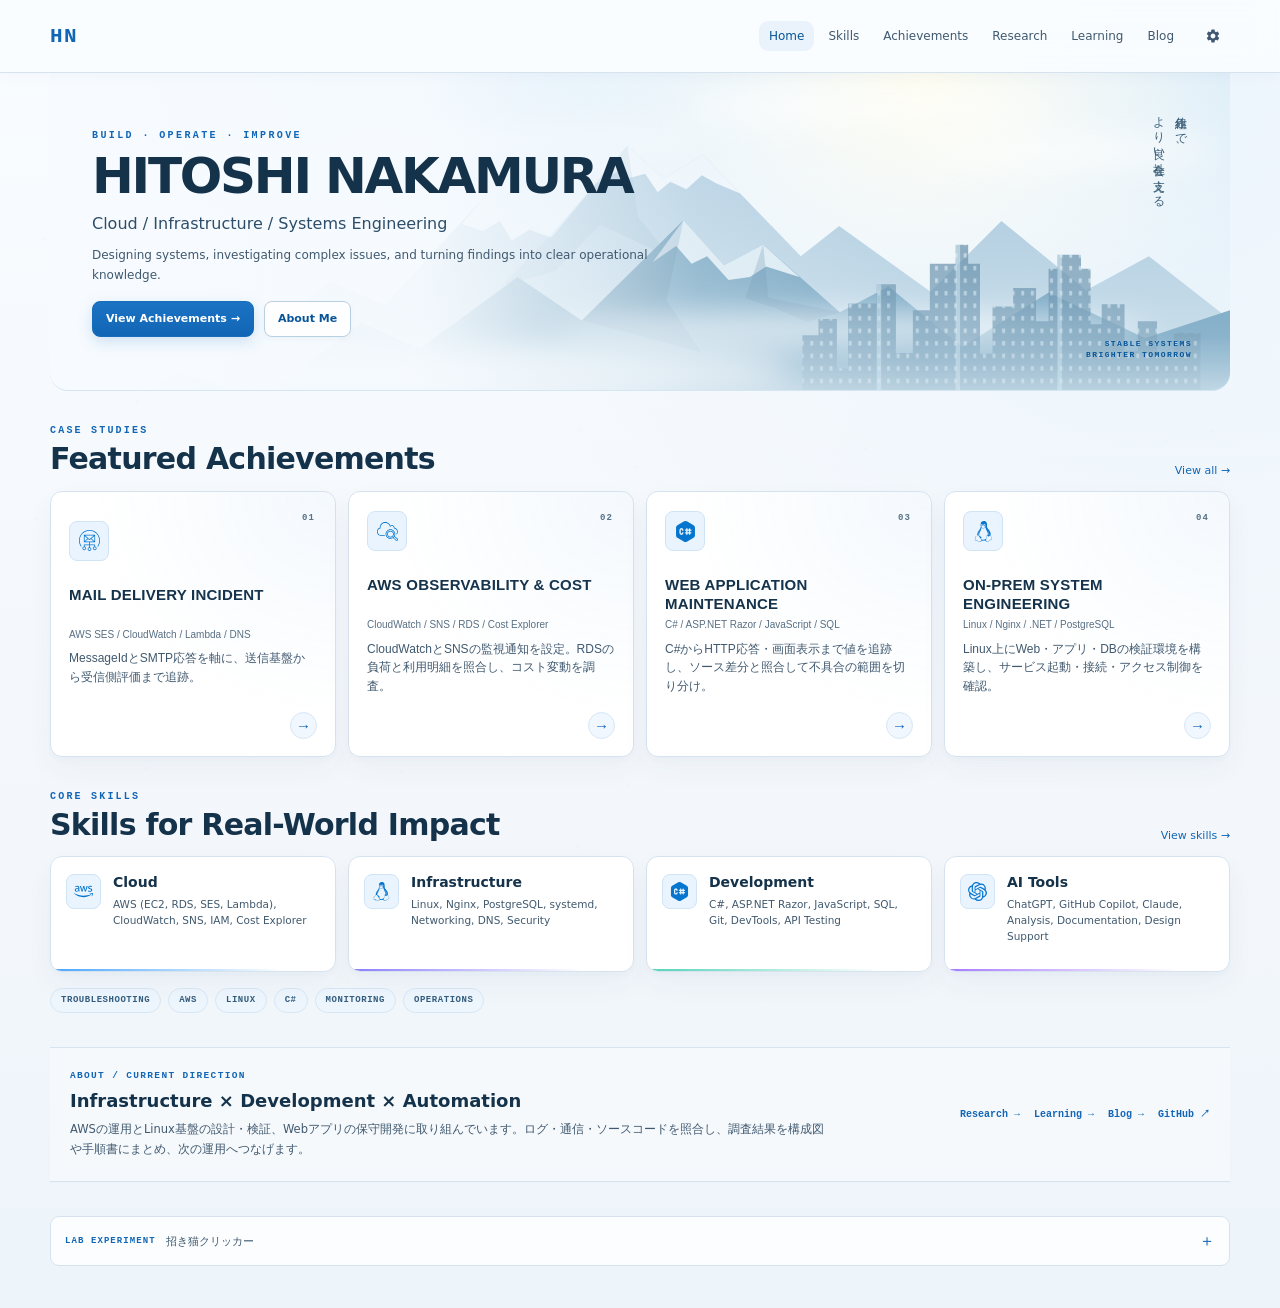
==== commit 45076d13: "Remove portfolio background music and simplify theme settings" ====
--- a/index.html
+++ b/index.html
@@ -5,8 +5,8 @@
   <meta name="viewport" content="width=device-width, initial-scale=1.0" />
   <title>Nakamura Portfolio</title>
   <script src="theme-init.js?v=20261122"></script>
-  <link rel="stylesheet" href="style.css" />
-  <link rel="stylesheet" href="portfolio-modern.css?v=20261122" />
+  <link rel="stylesheet" href="style.css?v=20261122-nomusic" />
+  <link rel="stylesheet" href="portfolio-modern.css?v=20261122-nomusic" />
 </head>
 
 <body class="showcase-page">
@@ -26,32 +26,9 @@
         <a href="learning.html">Learning</a>
         <a href="blog.html">Blog</a>
       </div>
-      <button id="musicToggle" class="music-toggle" aria-label="BGMを再生"></button>
-      <div id="ytPlayer"></div>
       <div class="settings-wrap">
-        <button id="settingsToggle" class="music-toggle" aria-label="設定"><svg width="16" height="16" viewBox="0 0 24 24" fill="currentColor"><path d="M19.14,12.94c0.04-0.3,0.06-0.61,0.06-0.94c0-0.32-0.02-0.64-0.07-0.94l2.03-1.58c0.18-0.14,0.23-0.41,0.12-0.61l-1.92-3.32c-0.12-0.22-0.37-0.29-0.59-0.22l-2.39,0.96c-0.5-0.38-1.03-0.7-1.62-0.94L14.4,2.81c-0.04-0.24-0.24-0.41-0.48-0.41h-3.84c-0.24,0-0.43,0.17-0.47,0.41L9.25,5.35C8.66,5.59,8.12,5.92,7.63,6.29L5.24,5.33c-0.22-0.08-0.47,0-0.59,0.22L2.74,8.87C2.62,9.08,2.66,9.34,2.86,9.48l2.03,1.58C4.84,11.36,4.8,11.69,4.8,12s0.02,0.64,0.07,0.94l-2.03,1.58c-0.18,0.14-0.23,0.41-0.12,0.61l1.92,3.32c0.12,0.22,0.37,0.29,0.59,0.22l2.39-0.96c0.5,0.38,1.03,0.7,1.62,0.94l0.36,2.54c0.05,0.24,0.24,0.41,0.48,0.41h3.84c0.24,0,0.44-0.17,0.47-0.41l0.36-2.54c0.59-0.24,1.13-0.56,1.62-0.94l2.39,0.96c0.22,0.08,0.47,0,0.59-0.22l1.92-3.32c0.12-0.22,0.07-0.47-0.12-0.61L19.14,12.94z M12,15.6c-1.98,0-3.6-1.62-3.6-3.6s1.62-3.6,3.6-3.6s3.6,1.62,3.6,3.6S13.98,15.6,12,15.6z"/></svg></button>
+        <button id="settingsToggle" class="settings-toggle" type="button" aria-label="テーマ設定" aria-controls="settingsPanel" aria-expanded="false"><svg width="16" height="16" viewBox="0 0 24 24" fill="currentColor"><path d="M19.14,12.94c0.04-0.3,0.06-0.61,0.06-0.94c0-0.32-0.02-0.64-0.07-0.94l2.03-1.58c0.18-0.14,0.23-0.41,0.12-0.61l-1.92-3.32c-0.12-0.22-0.37-0.29-0.59-0.22l-2.39,0.96c-0.5-0.38-1.03-0.7-1.62-0.94L14.4,2.81c-0.04-0.24-0.24-0.41-0.48-0.41h-3.84c-0.24,0-0.43,0.17-0.47,0.41L9.25,5.35C8.66,5.59,8.12,5.92,7.63,6.29L5.24,5.33c-0.22-0.08-0.47,0-0.59,0.22L2.74,8.87C2.62,9.08,2.66,9.34,2.86,9.48l2.03,1.58C4.84,11.36,4.8,11.69,4.8,12s0.02,0.64,0.07,0.94l-2.03,1.58c-0.18,0.14-0.23,0.41-0.12,0.61l1.92,3.32c0.12,0.22,0.37,0.29,0.59,0.22l2.39-0.96c0.5,0.38,1.03,0.7,1.62,0.94l0.36,2.54c0.05,0.24,0.24,0.41,0.48,0.41h3.84c0.24,0,0.44-0.17,0.47-0.41l0.36-2.54c0.59-0.24,1.13-0.56,1.62-0.94l2.39,0.96c0.22,0.08,0.47,0,0.59-0.22l1.92-3.32c0.12-0.22,0.07-0.47-0.12-0.61L19.14,12.94z M12,15.6c-1.98,0-3.6-1.62-3.6-3.6s1.62-3.6,3.6-3.6s3.6,1.62,3.6,3.6S13.98,15.6,12,15.6z"/></svg></button>
         <div id="settingsPanel" class="settings-panel" hidden>
-          <label class="settings-label">再生中の曲</label>
-          <div id="trackName" class="settings-track">-</div>
-          <div class="seek-wrap">
-            <input type="range" id="seekBar" min="0" max="100" value="0" step="0.1" class="settings-slider" />
-            <div class="seek-time"><span id="seekCurrent">0:00</span> / <span id="seekDuration">0:00</span></div>
-          </div>
-          <select id="trackSelect" class="settings-select">
-            <option value="BkOr0QOOrkc">flying</option>
-            <option value="S1jkbpwSXx4">星屑パレット</option>
-            <option value="b31_QQru7GA">STARGAZER 〜星の扉</option>
-            <option value="chcdoLOttn0">輪廻の翼</option>
-            <option value="T3e66zFlj6I">UNLEASH</option>
-            <option value="dZEvngILv6U">Horizon Prayer</option>
-            <option value="NpRK0N2_F1s">硝子の少年</option>
-            <option value="HFoYfRFNt1g">邂逅</option>
-            <option value="K_MBiBGenuw">終焉クライシス</option>
-            <option value="Ny5j6ehkKZY">0時17分、星咲く夜に。</option>
-            <option value="hBSaA6JfGDo">雪、無音、窓辺にて。</option>
-          </select>
-          <label class="settings-label">BGM音量</label>
-          <input type="range" id="volumeSlider" min="0" max="100" value="50" class="settings-slider" />
           <label class="settings-label">テーマ</label>
           <div class="theme-switch">
             <button type="button" class="theme-btn" data-theme="dark">ダーク</button>
@@ -199,9 +176,7 @@
   </main>
 
   <script src="particles.js"></script>
-  <script src="https://www.youtube.com/iframe_api"></script>
-  <script src="music.js"></script>
-  <script src="settings.js?v=20261122"></script>
+  <script src="settings.js?v=20261122-nomusic"></script>
   <script src="nav.js"></script>
   <script src="router.js?v=20261122"></script>
 </body>
--- a/style.css
+++ b/style.css
@@ -264,7 +264,7 @@
   gap: 10px;
 }
 
-.music-toggle{
+.settings-toggle{
   background: none;
   border: none;
   padding: 6px;
@@ -278,7 +278,7 @@
   transition: all 0.15s ease;
 }
 
-.music-toggle:hover{
+.settings-toggle:hover{
   background: rgba(47,111,237,0.08);
   color: var(--accent);
 }
@@ -316,58 +316,6 @@
   margin-top: 14px;
 }
 
-.settings-track{
-  font-size: 13px;
-  color: var(--text-main);
-  line-height: 20px;
-  height: 20px;
-  margin-bottom: 6px;
-  position: relative;
-  overflow: hidden;
-  white-space: nowrap;
-}
-
-.settings-track span{
-  display: inline-block;
-  white-space: nowrap;
-}
-
-@keyframes marqueeMove{
-  from { transform: translateX(var(--marquee-start, 100%)); }
-  to { transform: translateX(var(--marquee-end, -100%)); }
-}
-
-.seek-wrap{
-  margin-bottom: 10px;
-  padding-bottom: 10px;
-  border-bottom: 1px solid var(--card-border);
-}
-
-.seek-time{
-  display: flex;
-  justify-content: space-between;
-  font-size: 11px;
-  color: var(--text-sub);
-  margin-top: 2px;
-  font-family: 'Courier New', monospace;
-}
-
-.settings-slider{
-  width: 100%;
-  accent-color: var(--accent);
-}
-
-.settings-select{
-  width: 100%;
-  padding: 6px 8px;
-  margin-bottom: 4px;
-  border-radius: 8px;
-  border: 1px solid var(--card-border);
-  background: rgba(255,255,255,0.8);
-  color: var(--text-main);
-  font-size: 13px;
-}
-
 .theme-switch{
   display: flex;
   gap: 8px;
@@ -401,15 +349,6 @@
   background: var(--accent);
   border-color: var(--accent);
   color: #ffffff;
-}
-
-#ytPlayer{
-  position: absolute;
-  width: 2px;
-  height: 2px;
-  overflow: hidden;
-  opacity: 0.01;
-  pointer-events: none;
 }
 
 .page-title{
--- a/portfolio-modern.css
+++ b/portfolio-modern.css
@@ -88,7 +88,7 @@
   background:rgba(80,160,244,.10);
 }
 
-.showcase-nav .music-toggle,
+.showcase-nav .settings-toggle,
 .showcase-nav .nav-hamburger{
   flex:0 0 auto;
   display:inline-grid;
@@ -103,7 +103,7 @@
   background:transparent;
 }
 
-.showcase-nav .music-toggle:hover,
+.showcase-nav .settings-toggle:hover,
 .showcase-nav .nav-hamburger:hover{
   color:#fff;
   background:rgba(80,160,244,.10);
@@ -116,7 +116,7 @@
 
 .showcase-nav .settings-panel{
   top:calc(100% + 12px);
-  right:-42px;
+  right:0;
 }
 
 .showcase-nav .nav-hamburger{display:inline-grid}
@@ -1595,11 +1595,11 @@
   background:var(--day-tint);
 }
 
-:root[data-theme="light"] .showcase-page .showcase-nav :is(.music-toggle,.nav-hamburger){
+:root[data-theme="light"] .showcase-page .showcase-nav :is(.settings-toggle,.nav-hamburger){
   color:var(--day-text);
 }
 
-:root[data-theme="light"] .showcase-page .showcase-nav :is(.music-toggle,.nav-hamburger):hover{
+:root[data-theme="light"] .showcase-page .showcase-nav :is(.settings-toggle,.nav-hamburger):hover{
   color:var(--day-blue-strong);
   background:var(--day-tint);
 }
@@ -1850,19 +1850,15 @@
   box-shadow:0 16px 44px rgba(35,75,111,.16);
 }
 
-:root[data-theme="light"] .showcase-page :is(.settings-label,.seek-time,.settings-note){
+:root[data-theme="light"] .showcase-page :is(.settings-label,.settings-note){
   color:var(--day-text);
 }
 
-:root[data-theme="light"] .showcase-page .settings-track{
-  color:var(--day-ink);
-}
-
-:root[data-theme="light"] .showcase-page :is(.seek-wrap,.settings-note){
+:root[data-theme="light"] .showcase-page .settings-note{
   border-color:var(--day-line);
 }
 
-:root[data-theme="light"] .showcase-page :is(.settings-select,.theme-btn,.admin-input){
+:root[data-theme="light"] .showcase-page :is(.theme-btn,.admin-input){
   color:var(--day-ink);
   background:#f7faff;
   border-color:var(--day-border);
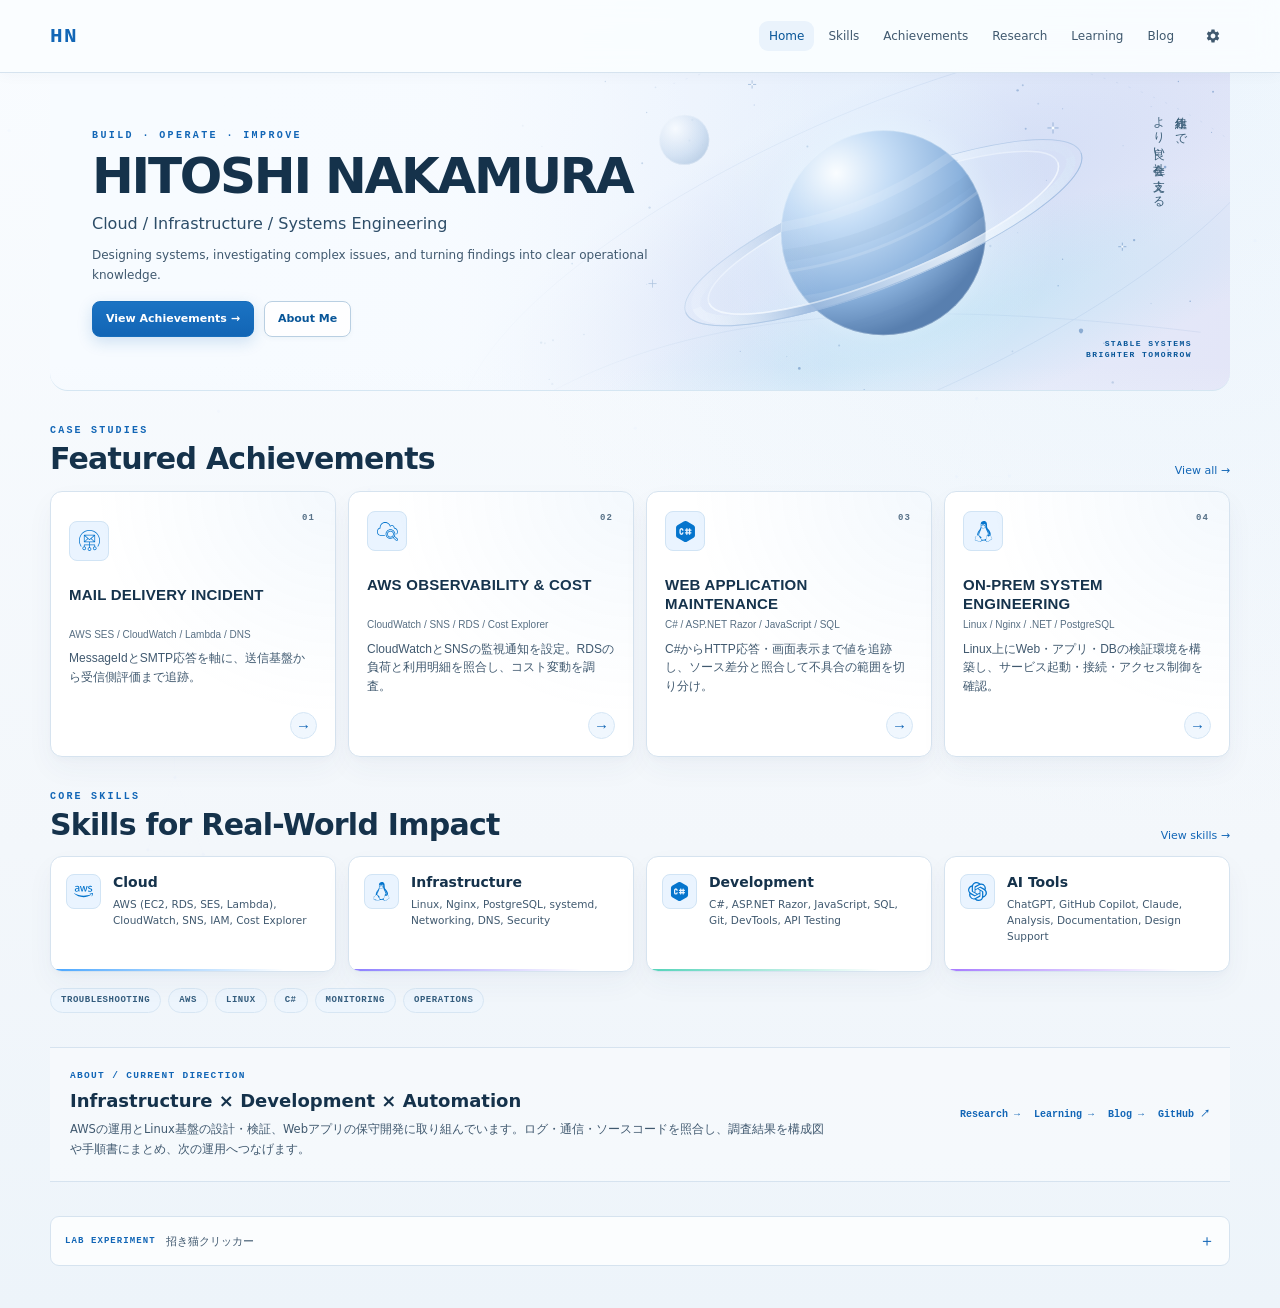
==== commit 57e2b14a: "Replace mountain and city hero backgrounds with a bright cosmos" ====
--- a/index.html
+++ b/index.html
@@ -6,7 +6,7 @@
   <title>Nakamura Portfolio</title>
   <script src="theme-init.js?v=20261122"></script>
   <link rel="stylesheet" href="style.css?v=20261122-nomusic" />
-  <link rel="stylesheet" href="portfolio-modern.css?v=20261122-nomusic" />
+  <link rel="stylesheet" href="portfolio-modern.css?v=20261124-cosmos" />
 </head>
 
 <body class="showcase-page">
--- a/portfolio-modern.css
+++ b/portfolio-modern.css
@@ -139,7 +139,7 @@
   background:
     linear-gradient(180deg,rgba(4,12,23,.28) 0%,rgba(4,12,23,.72) 52%,#07111e 100%),
     linear-gradient(90deg,rgba(5,14,27,.90) 0%,rgba(5,14,27,.58) 68%,rgba(5,14,27,.18) 100%),
-    url("portfolio-hero.svg") center 35%/cover no-repeat;
+    url("portfolio-cosmos-dark.svg") center 35%/cover no-repeat;
   border-bottom:1px solid rgba(113,164,221,.13);
 }
 
@@ -707,7 +707,7 @@
   background:
     linear-gradient(180deg,rgba(4,12,23,.34),rgba(4,12,23,.90)),
     linear-gradient(90deg,rgba(5,14,27,.92),rgba(5,14,27,.50)),
-    url("portfolio-hero.svg") center 38%/cover no-repeat;
+    url("portfolio-cosmos-dark.svg") center 38%/cover no-repeat;
   border-bottom:1px solid rgba(113,164,221,.13);
 }
 
@@ -1207,7 +1207,7 @@
   background:
     linear-gradient(90deg,rgba(3,10,20,.78) 0%,rgba(3,10,20,.56) 42%,rgba(3,10,20,.16) 78%,rgba(3,10,20,.05) 100%),
     linear-gradient(180deg,rgba(3,10,20,.08) 0%,rgba(3,10,20,.18) 52%,rgba(3,10,20,.58) 100%),
-    url("portfolio-hero.svg") 66% 44%/cover no-repeat;
+    url("portfolio-cosmos-dark.svg") 66% 44%/cover no-repeat;
 }
 
 .home-showcase-hero .showcase-hero-content{
@@ -1417,7 +1417,7 @@
   background:
     linear-gradient(90deg,rgba(3,10,20,.78),rgba(3,10,20,.34) 64%,rgba(3,10,20,.12)),
     linear-gradient(180deg,rgba(3,10,20,.08),rgba(3,10,20,.60)),
-    url("portfolio-hero.svg") 65% 42%/cover no-repeat;
+    url("portfolio-cosmos-dark.svg") 65% 42%/cover no-repeat;
 }
 
 .showcase-page-title{
@@ -1437,7 +1437,7 @@
     background:
       linear-gradient(90deg,rgba(3,10,20,.84) 0%,rgba(3,10,20,.58) 38%,rgba(3,10,20,.12) 68%,rgba(3,10,20,.03) 100%),
       linear-gradient(180deg,rgba(3,10,20,.04) 0%,rgba(3,10,20,.10) 56%,rgba(3,10,20,.52) 100%),
-      url("portfolio-hero.svg") center 43%/cover no-repeat;
+      url("portfolio-cosmos-dark.svg") center 43%/cover no-repeat;
   }
 
   .home-showcase-hero .showcase-title{
@@ -1609,13 +1609,13 @@
   border-bottom-color:#d5e6f2;
   background:
     linear-gradient(90deg,rgba(247,251,255,.75) 0%,rgba(247,251,255,.36) 50%,rgba(247,251,255,.03) 100%),
-    url("portfolio-hero-light.svg") 62% 47%/cover no-repeat;
+    url("portfolio-cosmos-light.svg") 62% 47%/cover no-repeat;
 }
 
 :root[data-theme="light"] .showcase-page .home-showcase-hero{
   background:
     linear-gradient(90deg,rgba(247,251,255,.54) 0%,rgba(247,251,255,.18) 64%,rgba(247,251,255,.03) 100%),
-    url("portfolio-hero-light.svg") 64% 47%/cover no-repeat;
+    url("portfolio-cosmos-light.svg") 64% 47%/cover no-repeat;
 }
 
 :root[data-theme="light"] .showcase-page :is(.showcase-title,.showcase-page-title,.showcase-section-title){
@@ -1925,7 +1925,7 @@
   :root[data-theme="light"] .showcase-page .home-showcase-hero{
     background:
       linear-gradient(90deg,rgba(247,251,255,.12),rgba(247,251,255,0) 68%),
-      url("portfolio-hero-light.svg") center 46%/cover no-repeat;
+      url("portfolio-cosmos-light.svg") center 46%/cover no-repeat;
   }
 
   :root[data-theme="light"] .showcase-page .feature-card{
@@ -1953,6 +1953,21 @@
   }
 }
 
+/* Keep copy legible when the planet crops behind mobile hero text. */
+@media (max-width:720px){
+  :root[data-theme="dark"] .showcase-page :is(.home-showcase-hero,.showcase-page-hero){
+    background:
+      linear-gradient(90deg,rgba(3,10,20,.9),rgba(3,10,20,.76) 60%,rgba(3,10,20,.65)),
+      url("portfolio-cosmos-dark.svg") 64% 47%/cover no-repeat;
+  }
+
+  :root[data-theme="light"] .showcase-page :is(.home-showcase-hero,.showcase-page-hero){
+    background:
+      linear-gradient(90deg,rgba(247,251,255,.91),rgba(247,251,255,.79) 58%,rgba(247,251,255,.67)),
+      url("portfolio-cosmos-light.svg") 64% 47%/cover no-repeat;
+  }
+}
+
 @media (prefers-reduced-motion:reduce){
   :root[data-theme="light"] .showcase-page :is(.feature-card,.home-core-card,.secondary-card,.home-focus-card){
     transition:none;
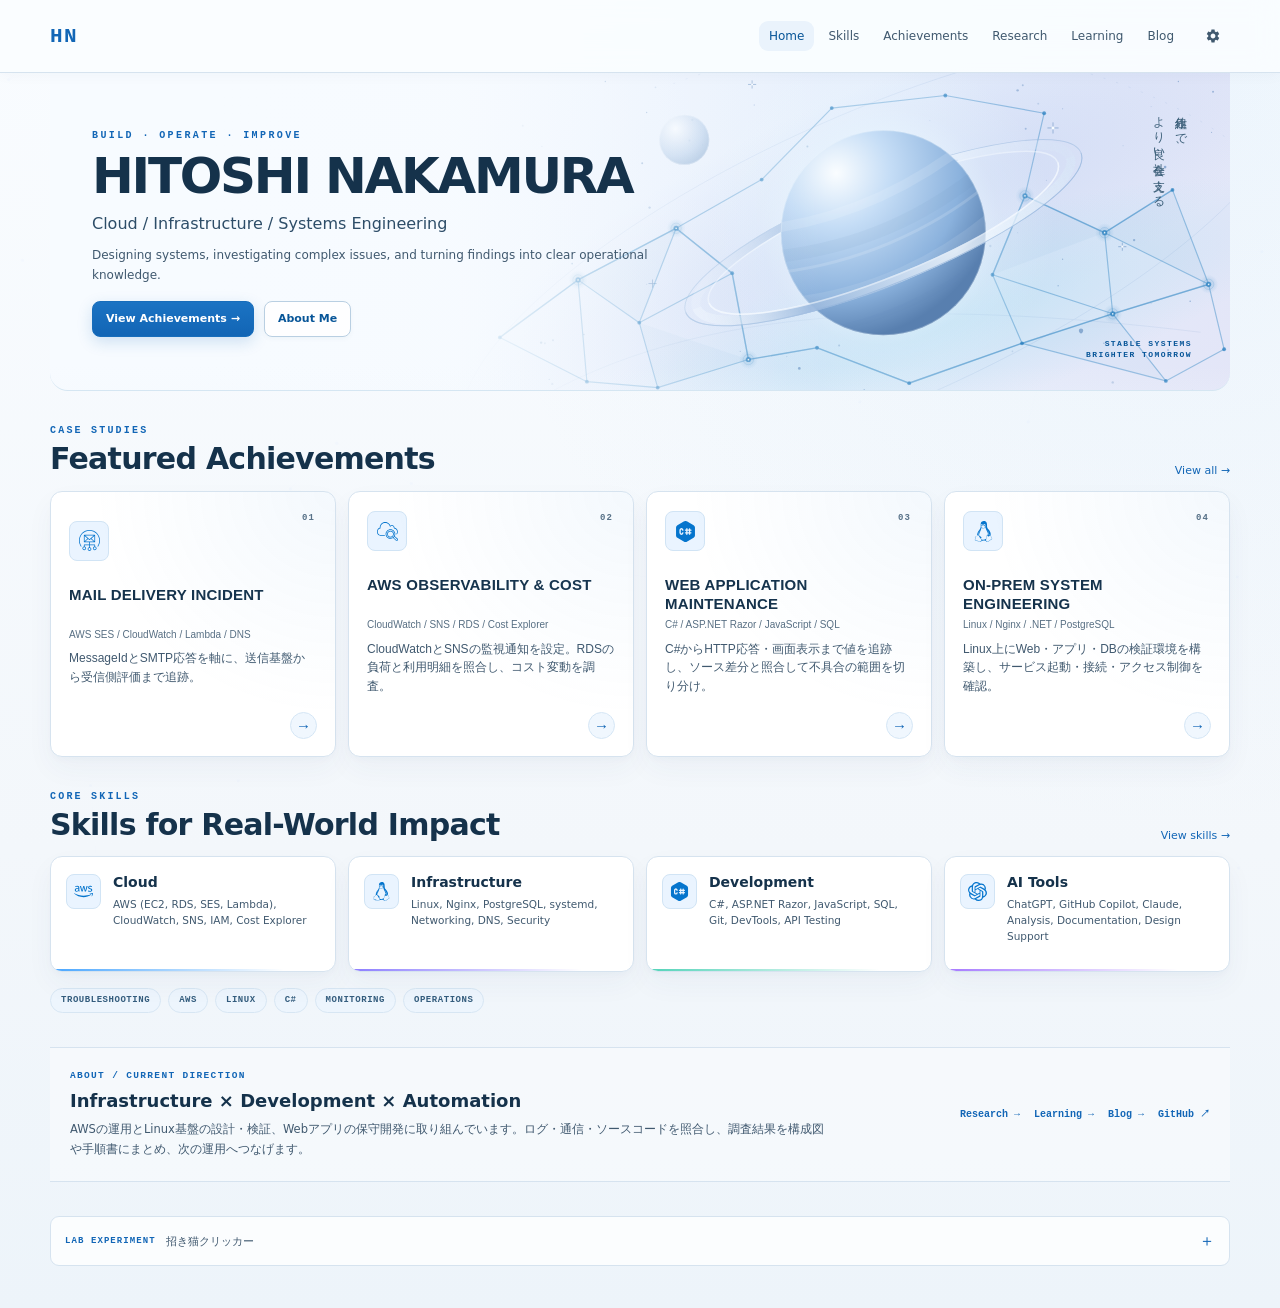
==== commit 58498ab6: "Add subtle polygonal network lines to cosmic portfolio backgrounds" ====
--- a/index.html
+++ b/index.html
@@ -6,7 +6,7 @@
   <title>Nakamura Portfolio</title>
   <script src="theme-init.js?v=20261122"></script>
   <link rel="stylesheet" href="style.css?v=20261122-nomusic" />
-  <link rel="stylesheet" href="portfolio-modern.css?v=20261124-cosmos" />
+  <link rel="stylesheet" href="portfolio-modern.css?v=20261124-network" />
 </head>
 
 <body class="showcase-page">
--- a/portfolio-modern.css
+++ b/portfolio-modern.css
@@ -139,7 +139,7 @@
   background:
     linear-gradient(180deg,rgba(4,12,23,.28) 0%,rgba(4,12,23,.72) 52%,#07111e 100%),
     linear-gradient(90deg,rgba(5,14,27,.90) 0%,rgba(5,14,27,.58) 68%,rgba(5,14,27,.18) 100%),
-    url("portfolio-cosmos-dark.svg") center 35%/cover no-repeat;
+    url("portfolio-cosmos-dark.svg?v=20261124-network") center 35%/cover no-repeat;
   border-bottom:1px solid rgba(113,164,221,.13);
 }
 
@@ -707,7 +707,7 @@
   background:
     linear-gradient(180deg,rgba(4,12,23,.34),rgba(4,12,23,.90)),
     linear-gradient(90deg,rgba(5,14,27,.92),rgba(5,14,27,.50)),
-    url("portfolio-cosmos-dark.svg") center 38%/cover no-repeat;
+    url("portfolio-cosmos-dark.svg?v=20261124-network") center 38%/cover no-repeat;
   border-bottom:1px solid rgba(113,164,221,.13);
 }
 
@@ -1207,7 +1207,7 @@
   background:
     linear-gradient(90deg,rgba(3,10,20,.78) 0%,rgba(3,10,20,.56) 42%,rgba(3,10,20,.16) 78%,rgba(3,10,20,.05) 100%),
     linear-gradient(180deg,rgba(3,10,20,.08) 0%,rgba(3,10,20,.18) 52%,rgba(3,10,20,.58) 100%),
-    url("portfolio-cosmos-dark.svg") 66% 44%/cover no-repeat;
+    url("portfolio-cosmos-dark.svg?v=20261124-network") 66% 44%/cover no-repeat;
 }
 
 .home-showcase-hero .showcase-hero-content{
@@ -1417,7 +1417,7 @@
   background:
     linear-gradient(90deg,rgba(3,10,20,.78),rgba(3,10,20,.34) 64%,rgba(3,10,20,.12)),
     linear-gradient(180deg,rgba(3,10,20,.08),rgba(3,10,20,.60)),
-    url("portfolio-cosmos-dark.svg") 65% 42%/cover no-repeat;
+    url("portfolio-cosmos-dark.svg?v=20261124-network") 65% 42%/cover no-repeat;
 }
 
 .showcase-page-title{
@@ -1437,7 +1437,7 @@
     background:
       linear-gradient(90deg,rgba(3,10,20,.84) 0%,rgba(3,10,20,.58) 38%,rgba(3,10,20,.12) 68%,rgba(3,10,20,.03) 100%),
       linear-gradient(180deg,rgba(3,10,20,.04) 0%,rgba(3,10,20,.10) 56%,rgba(3,10,20,.52) 100%),
-      url("portfolio-cosmos-dark.svg") center 43%/cover no-repeat;
+      url("portfolio-cosmos-dark.svg?v=20261124-network") center 43%/cover no-repeat;
   }
 
   .home-showcase-hero .showcase-title{
@@ -1609,13 +1609,13 @@
   border-bottom-color:#d5e6f2;
   background:
     linear-gradient(90deg,rgba(247,251,255,.75) 0%,rgba(247,251,255,.36) 50%,rgba(247,251,255,.03) 100%),
-    url("portfolio-cosmos-light.svg") 62% 47%/cover no-repeat;
+    url("portfolio-cosmos-light.svg?v=20261124-network") 62% 47%/cover no-repeat;
 }
 
 :root[data-theme="light"] .showcase-page .home-showcase-hero{
   background:
     linear-gradient(90deg,rgba(247,251,255,.54) 0%,rgba(247,251,255,.18) 64%,rgba(247,251,255,.03) 100%),
-    url("portfolio-cosmos-light.svg") 64% 47%/cover no-repeat;
+    url("portfolio-cosmos-light.svg?v=20261124-network") 64% 47%/cover no-repeat;
 }
 
 :root[data-theme="light"] .showcase-page :is(.showcase-title,.showcase-page-title,.showcase-section-title){
@@ -1925,7 +1925,7 @@
   :root[data-theme="light"] .showcase-page .home-showcase-hero{
     background:
       linear-gradient(90deg,rgba(247,251,255,.12),rgba(247,251,255,0) 68%),
-      url("portfolio-cosmos-light.svg") center 46%/cover no-repeat;
+      url("portfolio-cosmos-light.svg?v=20261124-network") center 46%/cover no-repeat;
   }
 
   :root[data-theme="light"] .showcase-page .feature-card{
@@ -1958,13 +1958,13 @@
   :root[data-theme="dark"] .showcase-page :is(.home-showcase-hero,.showcase-page-hero){
     background:
       linear-gradient(90deg,rgba(3,10,20,.9),rgba(3,10,20,.76) 60%,rgba(3,10,20,.65)),
-      url("portfolio-cosmos-dark.svg") 64% 47%/cover no-repeat;
+      url("portfolio-cosmos-dark.svg?v=20261124-network") 64% 47%/cover no-repeat;
   }
 
   :root[data-theme="light"] .showcase-page :is(.home-showcase-hero,.showcase-page-hero){
     background:
       linear-gradient(90deg,rgba(247,251,255,.91),rgba(247,251,255,.79) 58%,rgba(247,251,255,.67)),
-      url("portfolio-cosmos-light.svg") 64% 47%/cover no-repeat;
+      url("portfolio-cosmos-light.svg?v=20261124-network") 64% 47%/cover no-repeat;
   }
 }
 
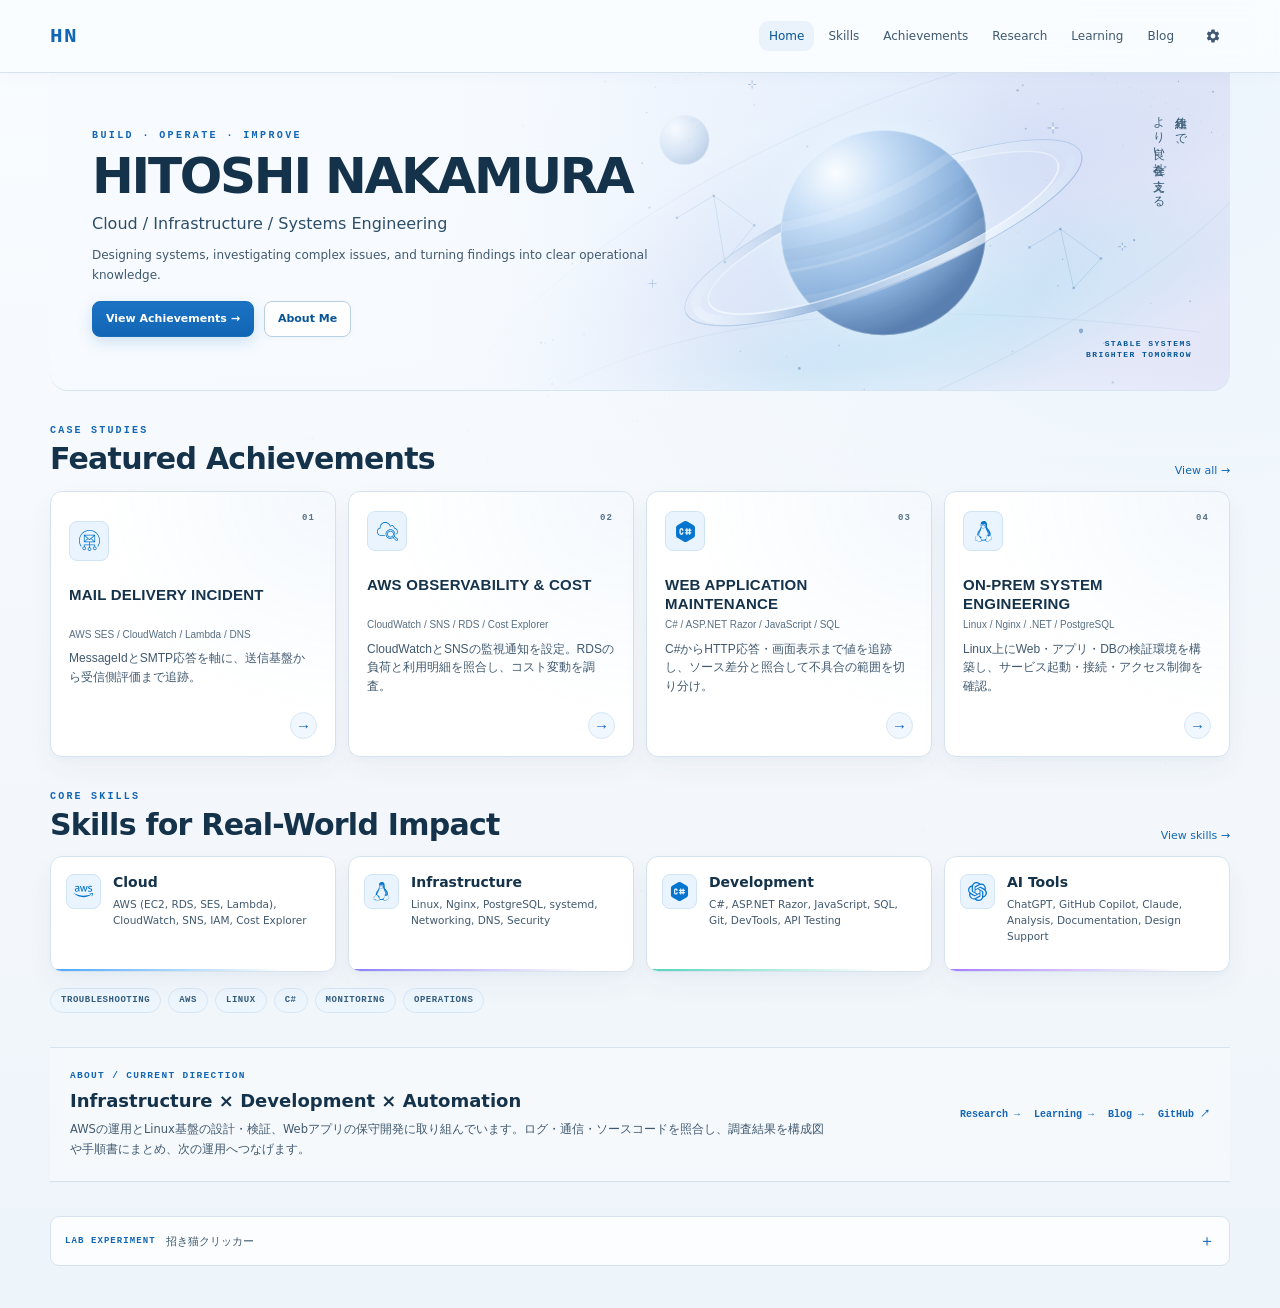
==== commit 6dfecf09: "Tone down the cosmic background network motif" ====
--- a/index.html
+++ b/index.html
@@ -6,7 +6,7 @@
   <title>Nakamura Portfolio</title>
   <script src="theme-init.js?v=20261122"></script>
   <link rel="stylesheet" href="style.css?v=20261122-nomusic" />
-  <link rel="stylesheet" href="portfolio-modern.css?v=20261124-network" />
+  <link rel="stylesheet" href="portfolio-modern.css?v=20261124-network-refined" />
 </head>
 
 <body class="showcase-page">
--- a/portfolio-modern.css
+++ b/portfolio-modern.css
@@ -139,7 +139,7 @@
   background:
     linear-gradient(180deg,rgba(4,12,23,.28) 0%,rgba(4,12,23,.72) 52%,#07111e 100%),
     linear-gradient(90deg,rgba(5,14,27,.90) 0%,rgba(5,14,27,.58) 68%,rgba(5,14,27,.18) 100%),
-    url("portfolio-cosmos-dark.svg?v=20261124-network") center 35%/cover no-repeat;
+    url("portfolio-cosmos-dark.svg?v=20261124-network-refined") center 35%/cover no-repeat;
   border-bottom:1px solid rgba(113,164,221,.13);
 }
 
@@ -707,7 +707,7 @@
   background:
     linear-gradient(180deg,rgba(4,12,23,.34),rgba(4,12,23,.90)),
     linear-gradient(90deg,rgba(5,14,27,.92),rgba(5,14,27,.50)),
-    url("portfolio-cosmos-dark.svg?v=20261124-network") center 38%/cover no-repeat;
+    url("portfolio-cosmos-dark.svg?v=20261124-network-refined") center 38%/cover no-repeat;
   border-bottom:1px solid rgba(113,164,221,.13);
 }
 
@@ -1207,7 +1207,7 @@
   background:
     linear-gradient(90deg,rgba(3,10,20,.78) 0%,rgba(3,10,20,.56) 42%,rgba(3,10,20,.16) 78%,rgba(3,10,20,.05) 100%),
     linear-gradient(180deg,rgba(3,10,20,.08) 0%,rgba(3,10,20,.18) 52%,rgba(3,10,20,.58) 100%),
-    url("portfolio-cosmos-dark.svg?v=20261124-network") 66% 44%/cover no-repeat;
+    url("portfolio-cosmos-dark.svg?v=20261124-network-refined") 66% 44%/cover no-repeat;
 }
 
 .home-showcase-hero .showcase-hero-content{
@@ -1417,7 +1417,7 @@
   background:
     linear-gradient(90deg,rgba(3,10,20,.78),rgba(3,10,20,.34) 64%,rgba(3,10,20,.12)),
     linear-gradient(180deg,rgba(3,10,20,.08),rgba(3,10,20,.60)),
-    url("portfolio-cosmos-dark.svg?v=20261124-network") 65% 42%/cover no-repeat;
+    url("portfolio-cosmos-dark.svg?v=20261124-network-refined") 65% 42%/cover no-repeat;
 }
 
 .showcase-page-title{
@@ -1437,7 +1437,7 @@
     background:
       linear-gradient(90deg,rgba(3,10,20,.84) 0%,rgba(3,10,20,.58) 38%,rgba(3,10,20,.12) 68%,rgba(3,10,20,.03) 100%),
       linear-gradient(180deg,rgba(3,10,20,.04) 0%,rgba(3,10,20,.10) 56%,rgba(3,10,20,.52) 100%),
-      url("portfolio-cosmos-dark.svg?v=20261124-network") center 43%/cover no-repeat;
+      url("portfolio-cosmos-dark.svg?v=20261124-network-refined") center 43%/cover no-repeat;
   }
 
   .home-showcase-hero .showcase-title{
@@ -1609,13 +1609,13 @@
   border-bottom-color:#d5e6f2;
   background:
     linear-gradient(90deg,rgba(247,251,255,.75) 0%,rgba(247,251,255,.36) 50%,rgba(247,251,255,.03) 100%),
-    url("portfolio-cosmos-light.svg?v=20261124-network") 62% 47%/cover no-repeat;
+    url("portfolio-cosmos-light.svg?v=20261124-network-refined") 62% 47%/cover no-repeat;
 }
 
 :root[data-theme="light"] .showcase-page .home-showcase-hero{
   background:
     linear-gradient(90deg,rgba(247,251,255,.54) 0%,rgba(247,251,255,.18) 64%,rgba(247,251,255,.03) 100%),
-    url("portfolio-cosmos-light.svg?v=20261124-network") 64% 47%/cover no-repeat;
+    url("portfolio-cosmos-light.svg?v=20261124-network-refined") 64% 47%/cover no-repeat;
 }
 
 :root[data-theme="light"] .showcase-page :is(.showcase-title,.showcase-page-title,.showcase-section-title){
@@ -1925,7 +1925,7 @@
   :root[data-theme="light"] .showcase-page .home-showcase-hero{
     background:
       linear-gradient(90deg,rgba(247,251,255,.12),rgba(247,251,255,0) 68%),
-      url("portfolio-cosmos-light.svg?v=20261124-network") center 46%/cover no-repeat;
+      url("portfolio-cosmos-light.svg?v=20261124-network-refined") center 46%/cover no-repeat;
   }
 
   :root[data-theme="light"] .showcase-page .feature-card{
@@ -1958,13 +1958,13 @@
   :root[data-theme="dark"] .showcase-page :is(.home-showcase-hero,.showcase-page-hero){
     background:
       linear-gradient(90deg,rgba(3,10,20,.9),rgba(3,10,20,.76) 60%,rgba(3,10,20,.65)),
-      url("portfolio-cosmos-dark.svg?v=20261124-network") 64% 47%/cover no-repeat;
+      url("portfolio-cosmos-dark.svg?v=20261124-network-refined") 64% 47%/cover no-repeat;
   }
 
   :root[data-theme="light"] .showcase-page :is(.home-showcase-hero,.showcase-page-hero){
     background:
       linear-gradient(90deg,rgba(247,251,255,.91),rgba(247,251,255,.79) 58%,rgba(247,251,255,.67)),
-      url("portfolio-cosmos-light.svg?v=20261124-network") 64% 47%/cover no-repeat;
+      url("portfolio-cosmos-light.svg?v=20261124-network-refined") 64% 47%/cover no-repeat;
   }
 }
 
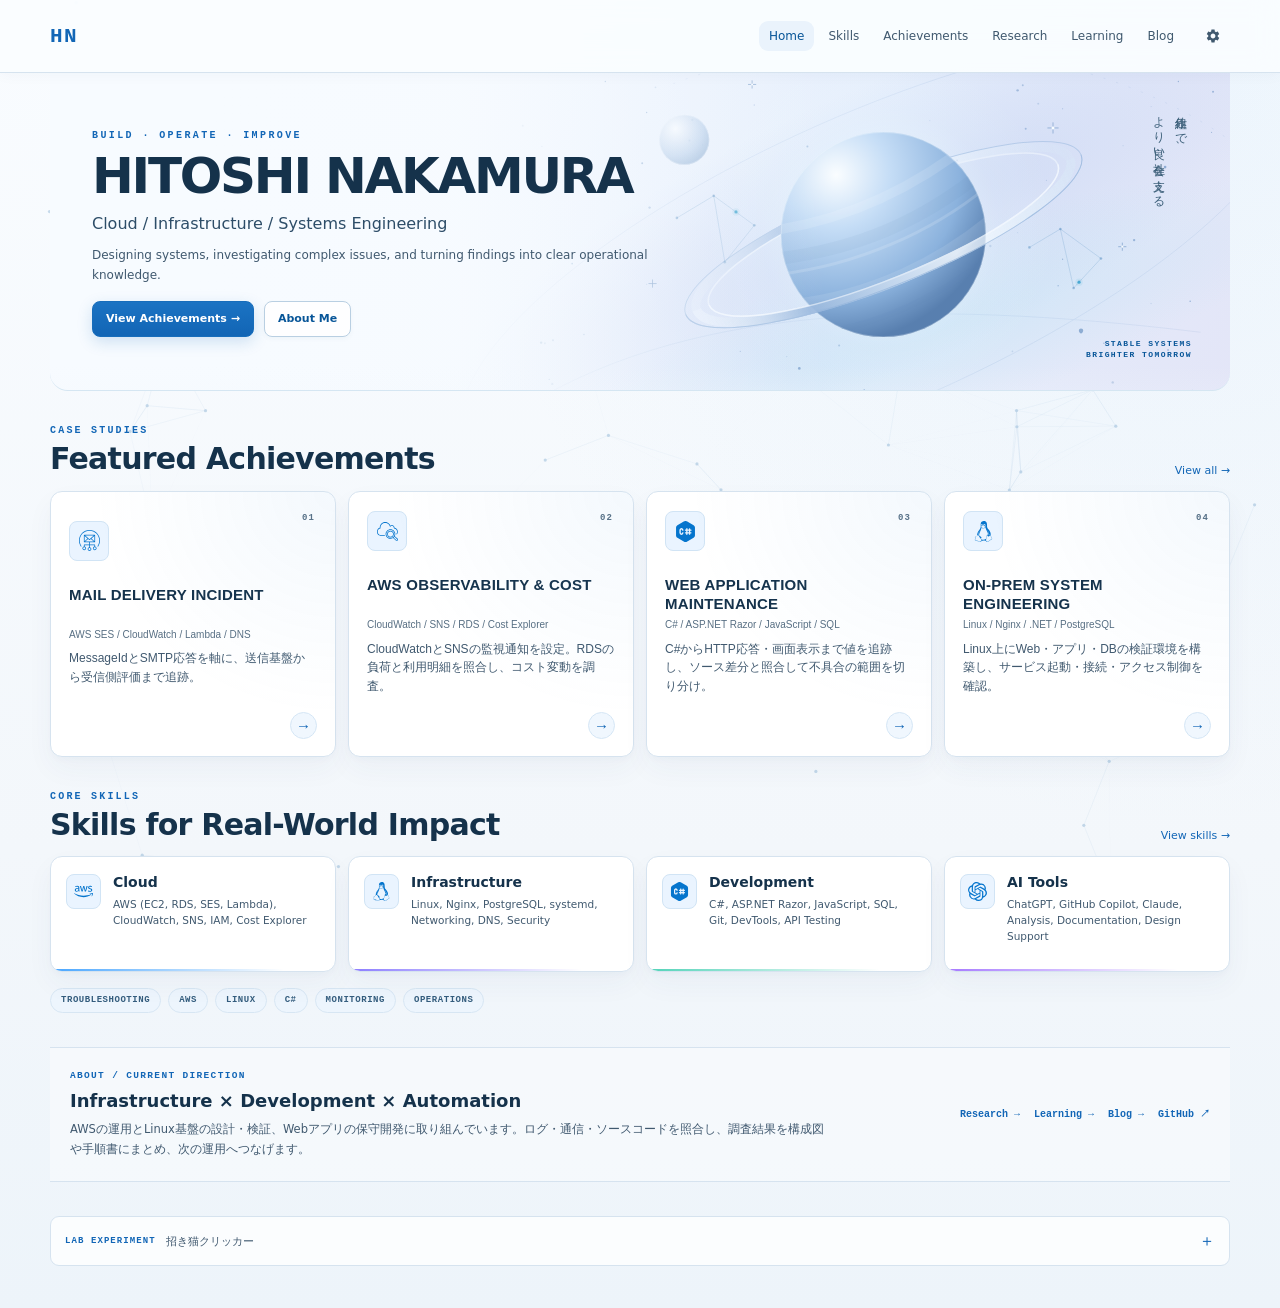
==== commit e1ecc6b2: "Restore gentle cosmic motion and visible network particles" ====
--- a/index.html
+++ b/index.html
@@ -6,11 +6,11 @@
   <title>Nakamura Portfolio</title>
   <script src="theme-init.js?v=20261122"></script>
   <link rel="stylesheet" href="style.css?v=20261122-nomusic" />
-  <link rel="stylesheet" href="portfolio-modern.css?v=20261124-network-refined" />
+  <link rel="stylesheet" href="portfolio-modern.css?v=20261125-motion" />
 </head>
 
 <body class="showcase-page">
-  <canvas id="bgNet"></canvas>
+  <canvas id="bgNet" aria-hidden="true"></canvas>
 
   <nav class="showcase-nav">
     <div class="showcase-nav-inner">
@@ -175,7 +175,7 @@
     <script src="clicker.js"></script>
   </main>
 
-  <script src="particles.js"></script>
+  <script src="particles.js?v=20261125-motion"></script>
   <script src="settings.js?v=20261122-nomusic"></script>
   <script src="nav.js"></script>
   <script src="router.js?v=20261122"></script>
--- a/portfolio-modern.css
+++ b/portfolio-modern.css
@@ -14,7 +14,7 @@
 }
 
 body.showcase-page #bgNet{
-  opacity:.18;
+  opacity:.28;
 }
 
 /* ----- header ----- */
@@ -139,7 +139,7 @@
   background:
     linear-gradient(180deg,rgba(4,12,23,.28) 0%,rgba(4,12,23,.72) 52%,#07111e 100%),
     linear-gradient(90deg,rgba(5,14,27,.90) 0%,rgba(5,14,27,.58) 68%,rgba(5,14,27,.18) 100%),
-    url("portfolio-cosmos-dark.svg?v=20261124-network-refined") center 35%/cover no-repeat;
+    url("portfolio-cosmos-dark.svg?v=20261125-motion") center 35%/cover no-repeat;
   border-bottom:1px solid rgba(113,164,221,.13);
 }
 
@@ -707,7 +707,7 @@
   background:
     linear-gradient(180deg,rgba(4,12,23,.34),rgba(4,12,23,.90)),
     linear-gradient(90deg,rgba(5,14,27,.92),rgba(5,14,27,.50)),
-    url("portfolio-cosmos-dark.svg?v=20261124-network-refined") center 38%/cover no-repeat;
+    url("portfolio-cosmos-dark.svg?v=20261125-motion") center 38%/cover no-repeat;
   border-bottom:1px solid rgba(113,164,221,.13);
 }
 
@@ -1207,7 +1207,7 @@
   background:
     linear-gradient(90deg,rgba(3,10,20,.78) 0%,rgba(3,10,20,.56) 42%,rgba(3,10,20,.16) 78%,rgba(3,10,20,.05) 100%),
     linear-gradient(180deg,rgba(3,10,20,.08) 0%,rgba(3,10,20,.18) 52%,rgba(3,10,20,.58) 100%),
-    url("portfolio-cosmos-dark.svg?v=20261124-network-refined") 66% 44%/cover no-repeat;
+    url("portfolio-cosmos-dark.svg?v=20261125-motion") 66% 44%/cover no-repeat;
 }
 
 .home-showcase-hero .showcase-hero-content{
@@ -1417,7 +1417,7 @@
   background:
     linear-gradient(90deg,rgba(3,10,20,.78),rgba(3,10,20,.34) 64%,rgba(3,10,20,.12)),
     linear-gradient(180deg,rgba(3,10,20,.08),rgba(3,10,20,.60)),
-    url("portfolio-cosmos-dark.svg?v=20261124-network-refined") 65% 42%/cover no-repeat;
+    url("portfolio-cosmos-dark.svg?v=20261125-motion") 65% 42%/cover no-repeat;
 }
 
 .showcase-page-title{
@@ -1437,7 +1437,7 @@
     background:
       linear-gradient(90deg,rgba(3,10,20,.84) 0%,rgba(3,10,20,.58) 38%,rgba(3,10,20,.12) 68%,rgba(3,10,20,.03) 100%),
       linear-gradient(180deg,rgba(3,10,20,.04) 0%,rgba(3,10,20,.10) 56%,rgba(3,10,20,.52) 100%),
-      url("portfolio-cosmos-dark.svg?v=20261124-network-refined") center 43%/cover no-repeat;
+      url("portfolio-cosmos-dark.svg?v=20261125-motion") center 43%/cover no-repeat;
   }
 
   .home-showcase-hero .showcase-title{
@@ -1556,7 +1556,7 @@
 }
 
 :root[data-theme="light"] .showcase-page #bgNet{
-  opacity:.07;
+  opacity:.32;
 }
 
 :root[data-theme="light"] .showcase-page ::selection{
@@ -1609,13 +1609,13 @@
   border-bottom-color:#d5e6f2;
   background:
     linear-gradient(90deg,rgba(247,251,255,.75) 0%,rgba(247,251,255,.36) 50%,rgba(247,251,255,.03) 100%),
-    url("portfolio-cosmos-light.svg?v=20261124-network-refined") 62% 47%/cover no-repeat;
+    url("portfolio-cosmos-light.svg?v=20261125-motion") 62% 47%/cover no-repeat;
 }
 
 :root[data-theme="light"] .showcase-page .home-showcase-hero{
   background:
     linear-gradient(90deg,rgba(247,251,255,.54) 0%,rgba(247,251,255,.18) 64%,rgba(247,251,255,.03) 100%),
-    url("portfolio-cosmos-light.svg?v=20261124-network-refined") 64% 47%/cover no-repeat;
+    url("portfolio-cosmos-light.svg?v=20261125-motion") 64% 47%/cover no-repeat;
 }
 
 :root[data-theme="light"] .showcase-page :is(.showcase-title,.showcase-page-title,.showcase-section-title){
@@ -1925,7 +1925,7 @@
   :root[data-theme="light"] .showcase-page .home-showcase-hero{
     background:
       linear-gradient(90deg,rgba(247,251,255,.12),rgba(247,251,255,0) 68%),
-      url("portfolio-cosmos-light.svg?v=20261124-network-refined") center 46%/cover no-repeat;
+      url("portfolio-cosmos-light.svg?v=20261125-motion") center 46%/cover no-repeat;
   }
 
   :root[data-theme="light"] .showcase-page .feature-card{
@@ -1958,13 +1958,13 @@
   :root[data-theme="dark"] .showcase-page :is(.home-showcase-hero,.showcase-page-hero){
     background:
       linear-gradient(90deg,rgba(3,10,20,.9),rgba(3,10,20,.76) 60%,rgba(3,10,20,.65)),
-      url("portfolio-cosmos-dark.svg?v=20261124-network-refined") 64% 47%/cover no-repeat;
+      url("portfolio-cosmos-dark.svg?v=20261125-motion") 64% 47%/cover no-repeat;
   }
 
   :root[data-theme="light"] .showcase-page :is(.home-showcase-hero,.showcase-page-hero){
     background:
       linear-gradient(90deg,rgba(247,251,255,.91),rgba(247,251,255,.79) 58%,rgba(247,251,255,.67)),
-      url("portfolio-cosmos-light.svg?v=20261124-network-refined") 64% 47%/cover no-repeat;
+      url("portfolio-cosmos-light.svg?v=20261125-motion") 64% 47%/cover no-repeat;
   }
 }
 
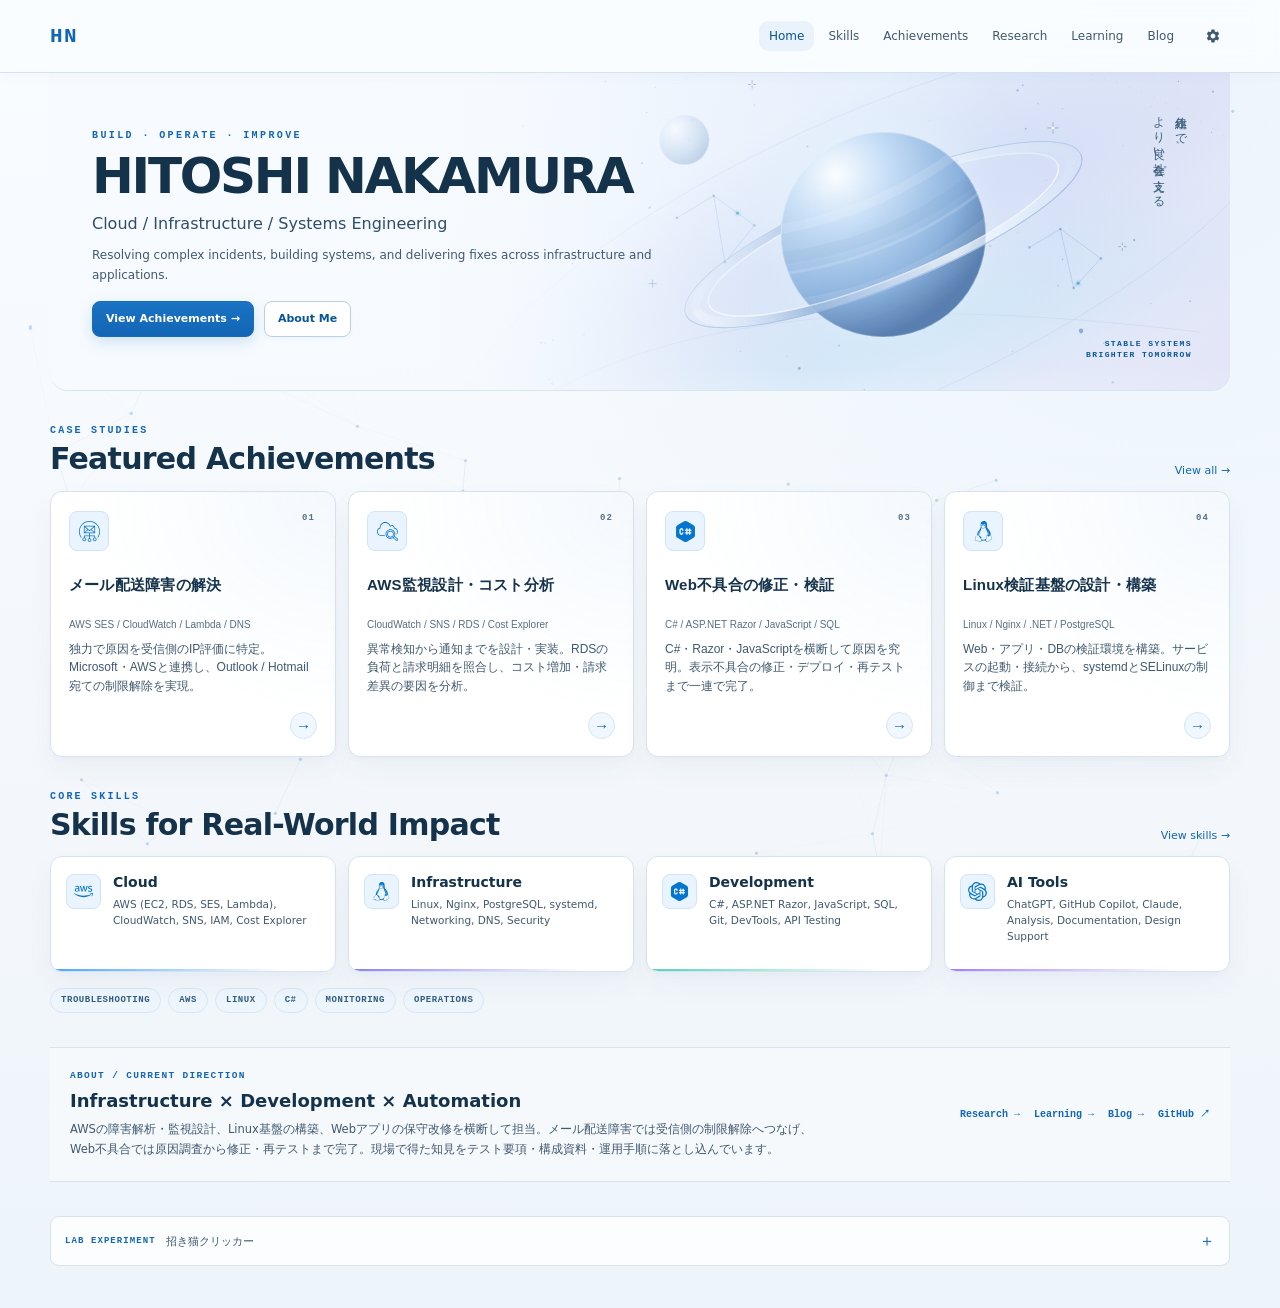
==== commit 9d561601: "Restore accomplishment-led portfolio copy from earlier wording" ====
--- a/index.html
+++ b/index.html
@@ -47,7 +47,7 @@
           <p class="showcase-eyebrow">BUILD · OPERATE · IMPROVE</p>
           <h1 class="showcase-title">HITOSHI NAKAMURA</h1>
           <p class="showcase-role">Cloud / Infrastructure / Systems Engineering</p>
-          <p class="showcase-copy">Designing systems, investigating complex issues, and turning findings into clear operational knowledge.</p>
+          <p class="showcase-copy">Resolving complex incidents, building systems, and delivering fixes across infrastructure and applications.</p>
           <div class="showcase-actions">
             <a class="showcase-btn primary" href="achievements.html">View Achievements →</a>
             <a class="showcase-btn" href="#about">About Me</a>
@@ -65,24 +65,24 @@
           <a class="showcase-section-link" href="achievements.html">View all →</a>
         </div>
         <div class="feature-grid">
-          <button class="feature-card" type="button" data-title="MAIL DELIVERY INCIDENT" data-cat="AWS SES / CloudWatch / Lambda / DNS / SMTP" data-detail="メール遅延障害を、SESイベント、Lambdaログ、CloudWatch、MessageId、SMTP応答、SPF / DKIM / DMARC、VDM、Proofpoint、SNDS等の複数観測点から切り分け。送信側環境と受信側評価を分離して確認し、Microsoft・AWS双方への技術照会とエスカレーションを実施。Microsoft側の制限解除まで追跡し、配送遅延の原因範囲を絞り込んだ。">
+          <button class="feature-card" type="button" data-title="メール配送障害の解決" data-cat="AWS SES / CloudWatch / Lambda / DNS / SMTP" data-detail="AWSの設定からアプリ、DNS認証、配送ログまで独力で調査し、メール遅延の原因をMicrosoft側のIP評価に特定。SESイベント、Lambdaログ、CloudWatch、MessageId、SMTP応答、SPF / DKIM / DMARCを横断して検証した。調査結果を根拠に、Microsoftへ制限緩和・解除を、AWSへ配送経路の調査を依頼。Outlook / Hotmail個人宛てメールの制限解除を実現した。">
             <span class="feature-icon"><img src="icons/amazonses.svg" alt="" /></span>
-            <span class="feature-card-body"><span class="feature-index">01</span><h3>MAIL DELIVERY INCIDENT</h3><p class="feature-stack">AWS SES / CloudWatch / Lambda / DNS</p><p class="feature-summary">MessageIdとSMTP応答を軸に、送信基盤から受信側評価まで追跡。</p></span>
+            <span class="feature-card-body"><span class="feature-index">01</span><h3>メール配送障害の解決</h3><p class="feature-stack">AWS SES / CloudWatch / Lambda / DNS</p><p class="feature-summary">独力で原因を受信側のIP評価に特定。Microsoft・AWSと連携し、Outlook / Hotmail宛ての制限解除を実現。</p></span>
             <span class="feature-arrow">→</span>
           </button>
-          <button class="feature-card" type="button" data-title="AWS OBSERVABILITY &amp; COST" data-cat="CloudWatch / SNS / Amazon RDS / Cost Explorer" data-detail="CloudWatchとSNSを用いた監視・通知設定に対応。メトリクス、アラーム条件、通知経路を整理し、運用上の確認点を記録した。RDSの負荷やCPUクレジットとCost Explorerの利用明細も突き合わせ、コスト増加や請求差異を調査。監視設定と費用分析の両面から環境の状態を確認した。">
+          <button class="feature-card" type="button" data-title="AWS監視設計・コスト分析" data-cat="CloudWatch / SNS / Amazon RDS / Cost Explorer" data-detail="CloudWatch・SNSで、Timeout / Bounceの検知から担当者への通知までを設計・実装。クロスアカウントの制約を踏まえ、通知経路・責任分界・運用フローを組み立てた。併せてRDSのCPUクレジットやポーリング負荷をCost Explorerの利用明細と照合。RI / Savings Plansの適用範囲も含め、コスト増加と請求差異の要因を切り分けた。">
             <span class="feature-icon"><img src="icons/amazoncloudwatch.svg" alt="" /></span>
-            <span class="feature-card-body"><span class="feature-index">02</span><h3>AWS OBSERVABILITY &amp; COST</h3><p class="feature-stack">CloudWatch / SNS / RDS / Cost Explorer</p><p class="feature-summary">CloudWatchとSNSの監視通知を設定。RDSの負荷と利用明細を照合し、コスト変動を調査。</p></span>
+            <span class="feature-card-body"><span class="feature-index">02</span><h3>AWS監視設計・コスト分析</h3><p class="feature-stack">CloudWatch / SNS / RDS / Cost Explorer</p><p class="feature-summary">異常検知から通知までを設計・実装。RDSの負荷と請求明細を照合し、コスト増加・請求差異の要因を分析。</p></span>
             <span class="feature-arrow">→</span>
           </button>
-          <button class="feature-card" type="button" data-title="WEB APPLICATION MAINTENANCE" data-cat="C# / ASP.NET Razor / JavaScript / SQL / DevTools" data-detail="C# / ASP.NET Razor / JavaScript / SQLを横断し、既存Webアプリの表示・入力・接続に関する不具合を調査。HTTP応答、DOM、変数、ソース差分を照合し、処理のどの段階で差が生じるかを追跡した。Visual Studioでの発行資材作成や配置対象の確認、修正後の再確認にも対応。">
+          <button class="feature-card" type="button" data-title="Web不具合の修正・検証" data-cat="C# / ASP.NET Razor / JavaScript / SQL / DevTools" data-detail="ASP.NET Core / Razorの表示不具合に対し、原因調査から修正・デプロイ・再テストまで一連で担当。記号化け、UIボタンの無効化、JavaScriptエラーなどを、C# → Razor → HTTP応答 → JavaScript → DOMの各層で追跡した。ソース・発行資材の差分と実際の挙動を照合し、文字コード問題とHTMLの二重エンコードを切り分け、修正後のテストまで完了。Visual StudioでのRelease発行、配置対象の検証、ロールバックも実施した。">
             <span class="feature-icon"><img src="icons/csharp.svg" alt="" /></span>
-            <span class="feature-card-body"><span class="feature-index">03</span><h3>WEB APPLICATION MAINTENANCE</h3><p class="feature-stack">C# / ASP.NET Razor / JavaScript / SQL</p><p class="feature-summary">C#からHTTP応答・画面表示まで値を追跡し、ソース差分と照合して不具合の範囲を切り分け。</p></span>
+            <span class="feature-card-body"><span class="feature-index">03</span><h3>Web不具合の修正・検証</h3><p class="feature-stack">C# / ASP.NET Razor / JavaScript / SQL</p><p class="feature-summary">C#・Razor・JavaScriptを横断して原因を究明。表示不具合の修正・デプロイ・再テストまで一連で完了。</p></span>
             <span class="feature-arrow">→</span>
           </button>
-          <button class="feature-card" type="button" data-title="ON-PREM SYSTEM ENGINEERING" data-cat="Linux / Nginx / .NET / PostgreSQL / systemd / SELinux" data-detail="Linux上にWeb・アプリ・DBの検証環境を設計・構築。Nginx、.NET、PostgreSQLを組み合わせ、systemdのサービス管理やSELinuxの制御を含めて起動・接続を確認した。通信経路、サービス設定、ログを照合しながら問題を切り分け、構成と作業手順を整理。運用に向けた確認事項を継続して管理している。">
+          <button class="feature-card" type="button" data-title="Linux検証基盤の設計・構築" data-cat="Linux / Nginx / .NET / PostgreSQL / systemd / SELinux" data-detail="Linux上にNginx・.NET・PostgreSQLを組み合わせ、Web・アプリ・DBの検証環境を設計・構築。systemdによるサービス管理、SELinuxのアクセス制御を含め、起動・接続を検証した。通信経路・サービス設定・ログを横断して問題を切り分け、構成と作業手順まで整備。基盤づくりから検証、運用に向けた手順化までを担っている。">
             <span class="feature-icon"><img src="icons/linux.svg" alt="" /></span>
-            <span class="feature-card-body"><span class="feature-index">04</span><h3>ON-PREM SYSTEM ENGINEERING</h3><p class="feature-stack">Linux / Nginx / .NET / PostgreSQL</p><p class="feature-summary">Linux上にWeb・アプリ・DBの検証環境を構築し、サービス起動・接続・アクセス制御を確認。</p></span>
+            <span class="feature-card-body"><span class="feature-index">04</span><h3>Linux検証基盤の設計・構築</h3><p class="feature-stack">Linux / Nginx / .NET / PostgreSQL</p><p class="feature-summary">Web・アプリ・DBの検証環境を構築。サービスの起動・接続から、systemdとSELinuxの制御まで検証。</p></span>
             <span class="feature-arrow">→</span>
           </button>
         </div>
@@ -121,7 +121,7 @@
           <div>
             <p class="showcase-card-label">ABOUT / CURRENT DIRECTION</p>
             <h2>Infrastructure × Development × Automation</h2>
-            <p>AWSの運用とLinux基盤の設計・検証、Webアプリの保守開発に取り組んでいます。ログ・通信・ソースコードを照合し、調査結果を構成図や手順書にまとめ、次の運用へつなげます。</p>
+            <p>AWSの障害解析・監視設計、Linux基盤の構築、Webアプリの保守改修を横断して担当。メール配送障害では受信側の制限解除へつなげ、Web不具合では原因調査から修正・再テストまで完了。現場で得た知見をテスト要項・構成資料・運用手順に落とし込んでいます。</p>
           </div>
           <div class="about-links"><a href="research.html">Research →</a><a href="learning.html">Learning →</a><a href="blog.html">Blog →</a><a href="https://github.com/hitoshinakamura0098-spec" target="_blank" rel="noopener noreferrer">GitHub ↗</a></div>
         </div>
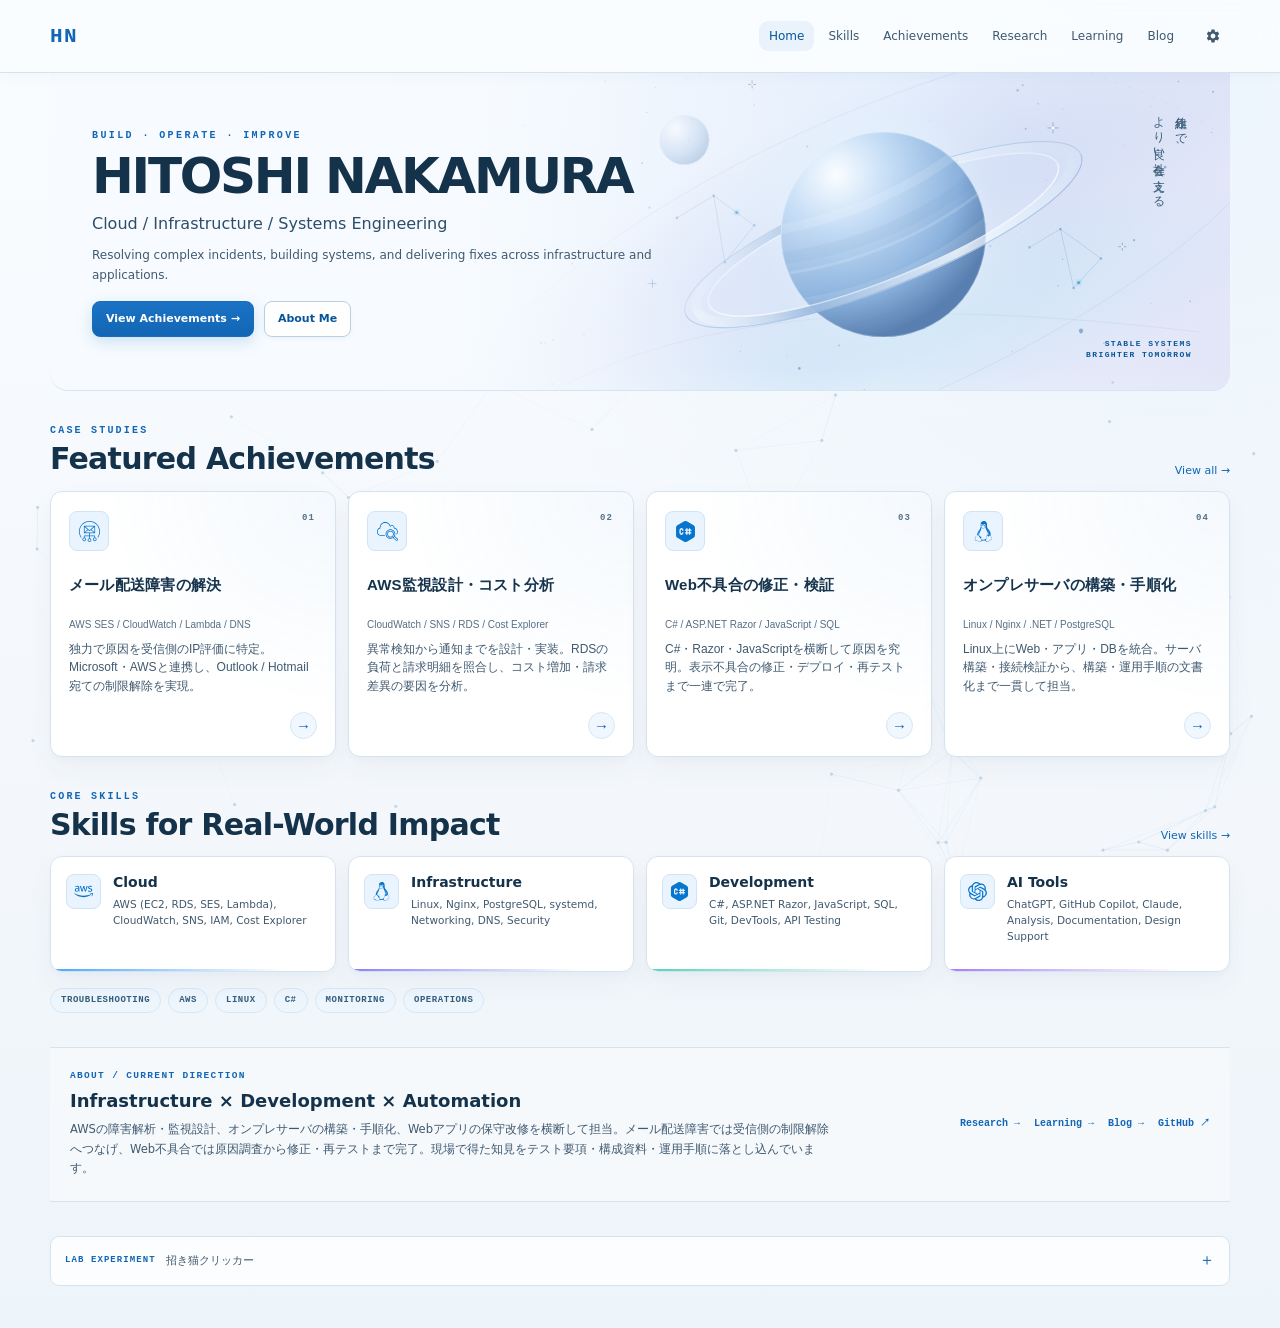
==== commit 6cdcb89e: "Highlight on-prem server construction and procedural documentation" ====
--- a/index.html
+++ b/index.html
@@ -80,9 +80,9 @@
             <span class="feature-card-body"><span class="feature-index">03</span><h3>Web不具合の修正・検証</h3><p class="feature-stack">C# / ASP.NET Razor / JavaScript / SQL</p><p class="feature-summary">C#・Razor・JavaScriptを横断して原因を究明。表示不具合の修正・デプロイ・再テストまで一連で完了。</p></span>
             <span class="feature-arrow">→</span>
           </button>
-          <button class="feature-card" type="button" data-title="Linux検証基盤の設計・構築" data-cat="Linux / Nginx / .NET / PostgreSQL / systemd / SELinux" data-detail="Linux上にNginx・.NET・PostgreSQLを組み合わせ、Web・アプリ・DBの検証環境を設計・構築。systemdによるサービス管理、SELinuxのアクセス制御を含め、起動・接続を検証した。通信経路・サービス設定・ログを横断して問題を切り分け、構成と作業手順まで整備。基盤づくりから検証、運用に向けた手順化までを担っている。">
+          <button class="feature-card" type="button" data-title="オンプレサーバの構築・手順化" data-cat="Linux / Nginx / .NET / PostgreSQL / systemd / SELinux" data-detail="Linux上にNginx・.NET・PostgreSQLを組み合わせ、Web・アプリ・DBを統合したオンプレサーバの検証環境を設計・構築。systemdによるサービス管理、SELinuxのアクセス制御を含め、起動・接続を検証した。通信経路・サービス設定・ログを横断して問題を切り分け、設計・構築から手順化まで一貫して担当。構築・検証・運用の手順を文書化し、再構築や引き継ぎに使える形へ整備を進めている。">
             <span class="feature-icon"><img src="icons/linux.svg" alt="" /></span>
-            <span class="feature-card-body"><span class="feature-index">04</span><h3>Linux検証基盤の設計・構築</h3><p class="feature-stack">Linux / Nginx / .NET / PostgreSQL</p><p class="feature-summary">Web・アプリ・DBの検証環境を構築。サービスの起動・接続から、systemdとSELinuxの制御まで検証。</p></span>
+            <span class="feature-card-body"><span class="feature-index">04</span><h3>オンプレサーバの構築・手順化</h3><p class="feature-stack">Linux / Nginx / .NET / PostgreSQL</p><p class="feature-summary">Linux上にWeb・アプリ・DBを統合。サーバ構築・接続検証から、構築・運用手順の文書化まで一貫して担当。</p></span>
             <span class="feature-arrow">→</span>
           </button>
         </div>
@@ -121,7 +121,7 @@
           <div>
             <p class="showcase-card-label">ABOUT / CURRENT DIRECTION</p>
             <h2>Infrastructure × Development × Automation</h2>
-            <p>AWSの障害解析・監視設計、Linux基盤の構築、Webアプリの保守改修を横断して担当。メール配送障害では受信側の制限解除へつなげ、Web不具合では原因調査から修正・再テストまで完了。現場で得た知見をテスト要項・構成資料・運用手順に落とし込んでいます。</p>
+            <p>AWSの障害解析・監視設計、オンプレサーバの構築・手順化、Webアプリの保守改修を横断して担当。メール配送障害では受信側の制限解除へつなげ、Web不具合では原因調査から修正・再テストまで完了。現場で得た知見をテスト要項・構成資料・運用手順に落とし込んでいます。</p>
           </div>
           <div class="about-links"><a href="research.html">Research →</a><a href="learning.html">Learning →</a><a href="blog.html">Blog →</a><a href="https://github.com/hitoshinakamura0098-spec" target="_blank" rel="noopener noreferrer">GitHub ↗</a></div>
         </div>
